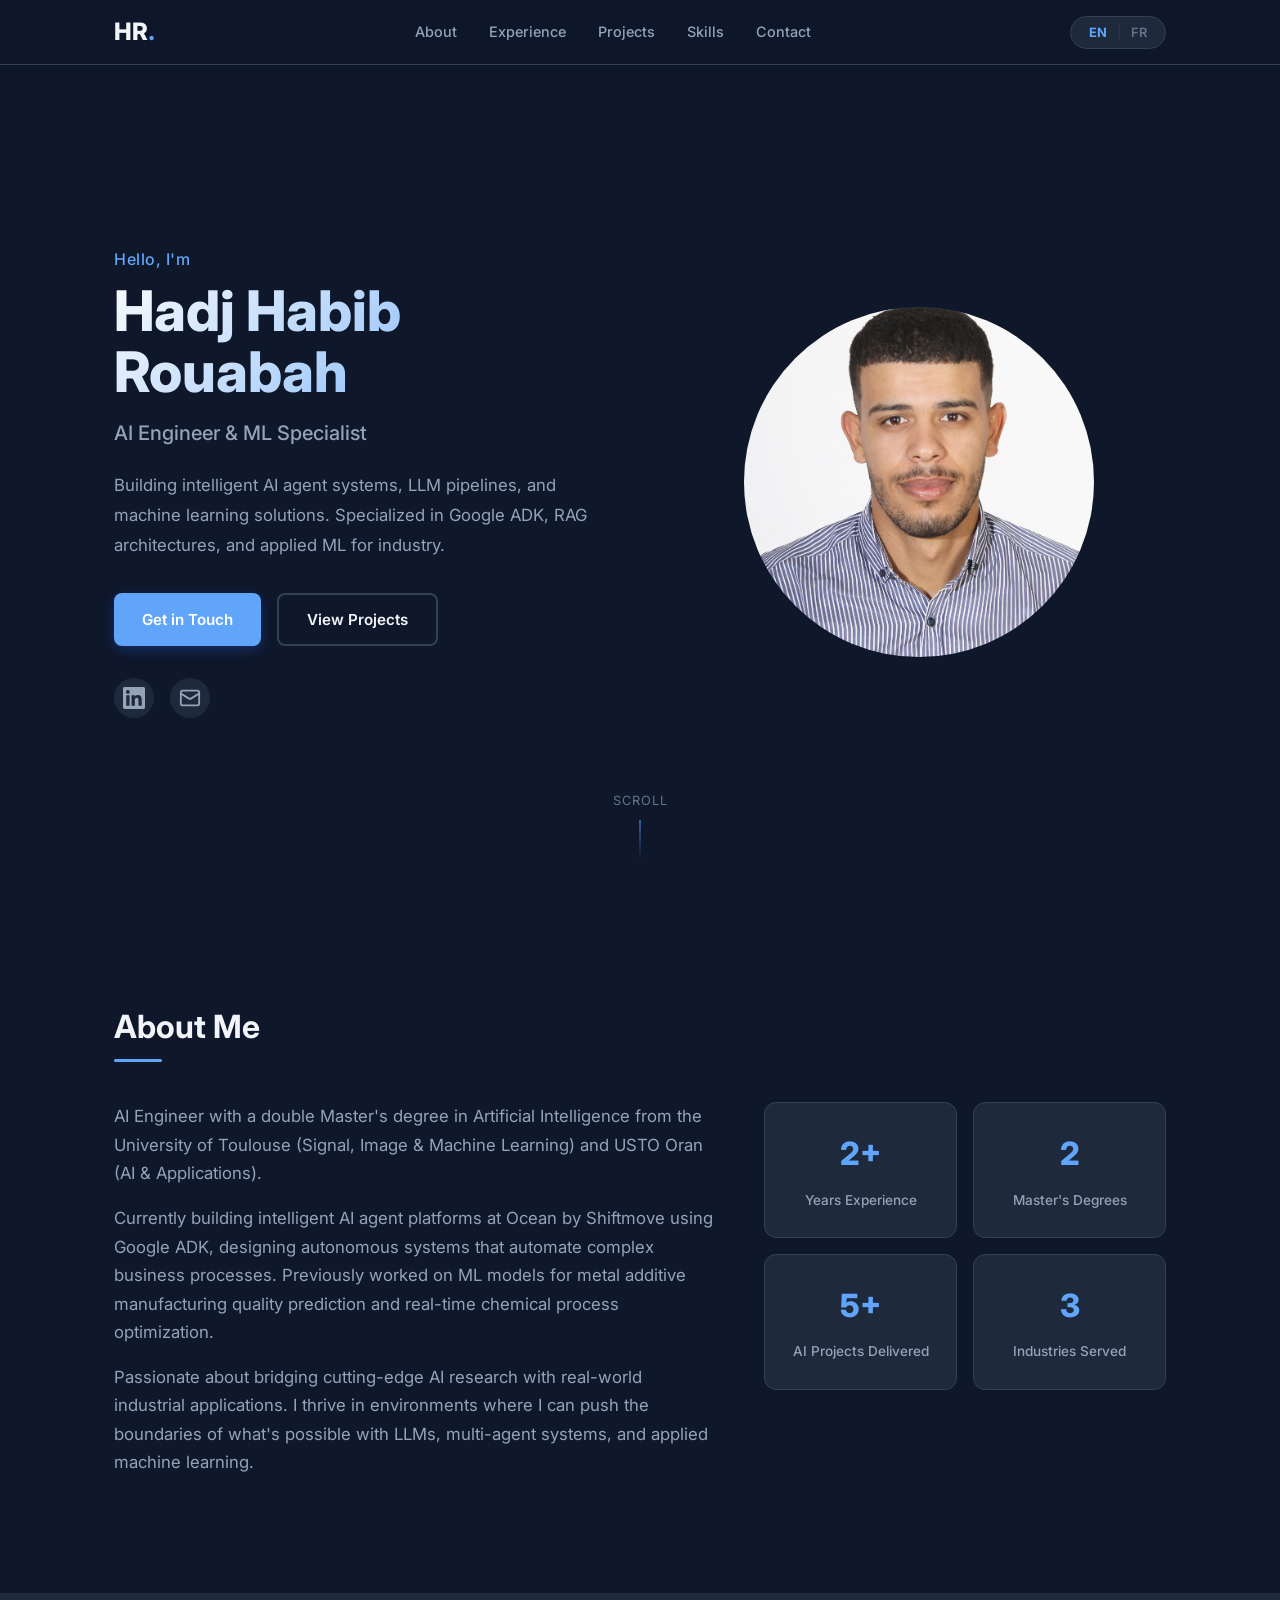
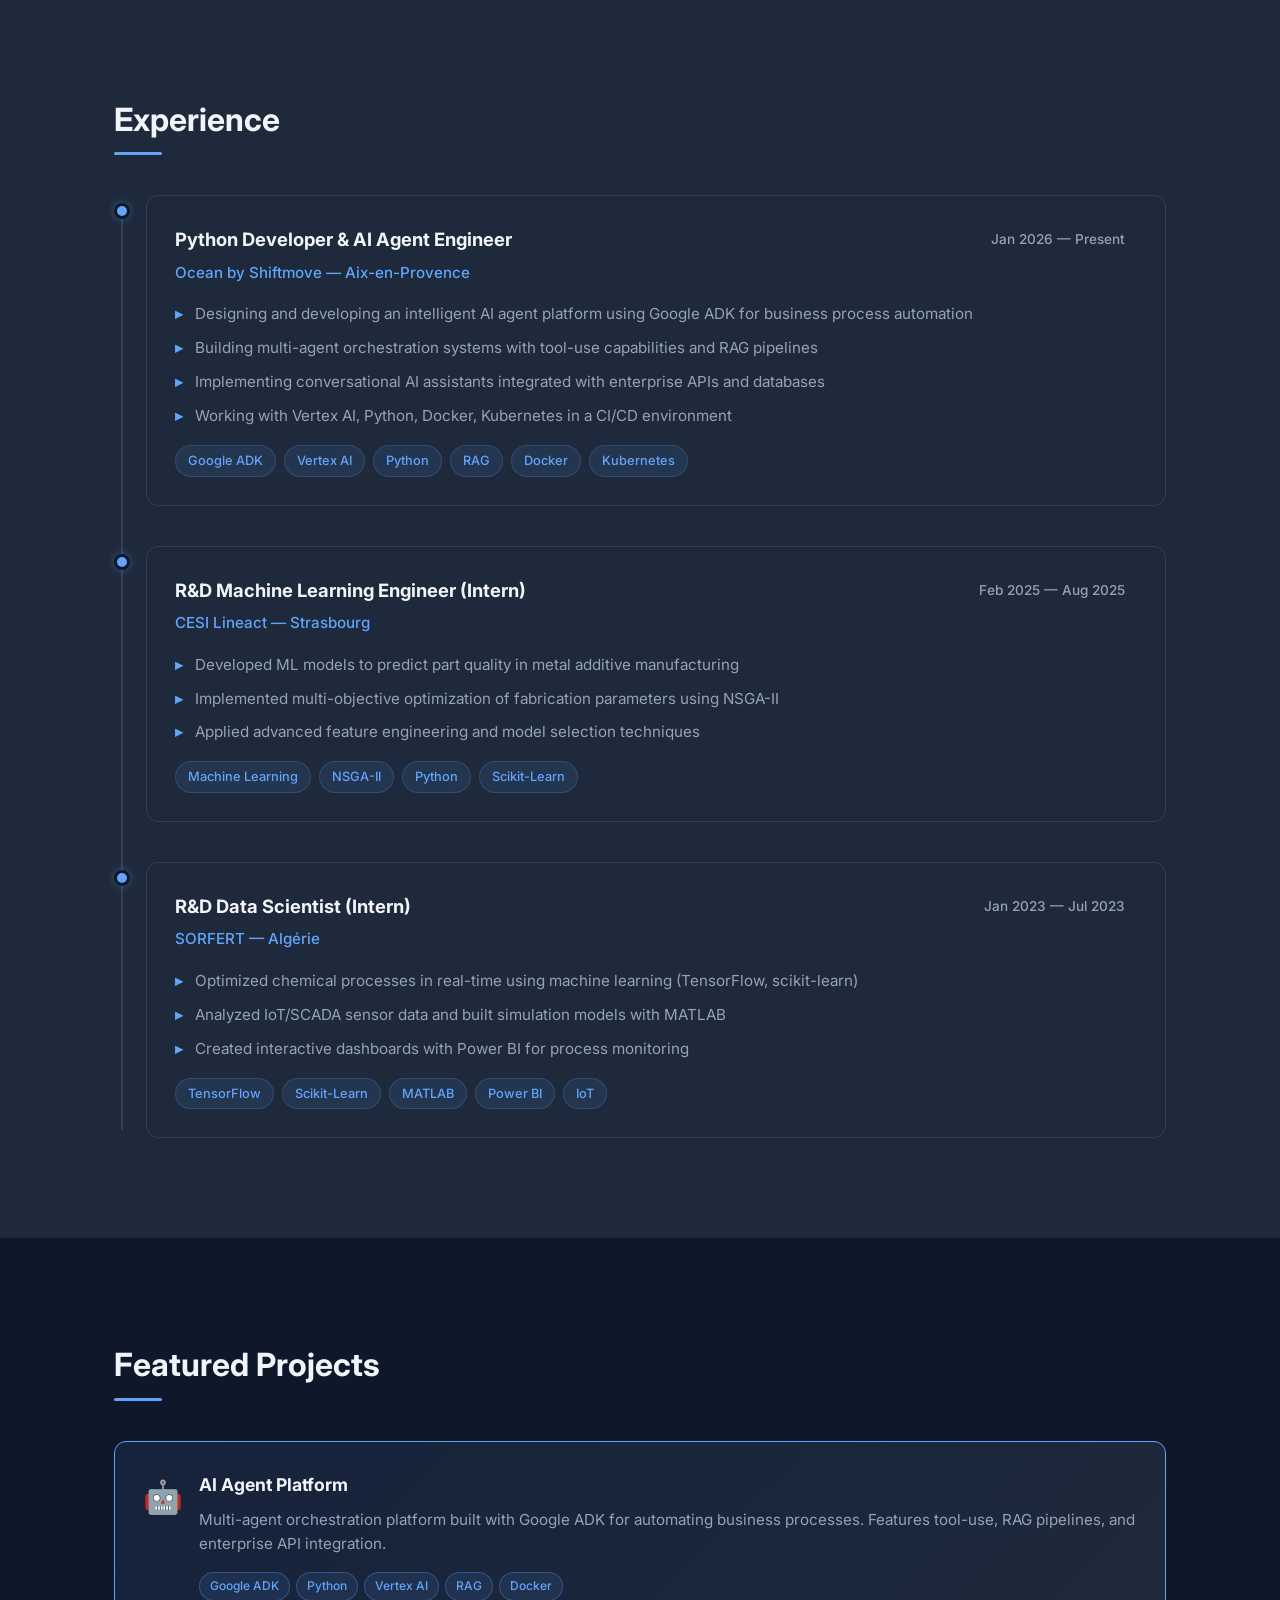
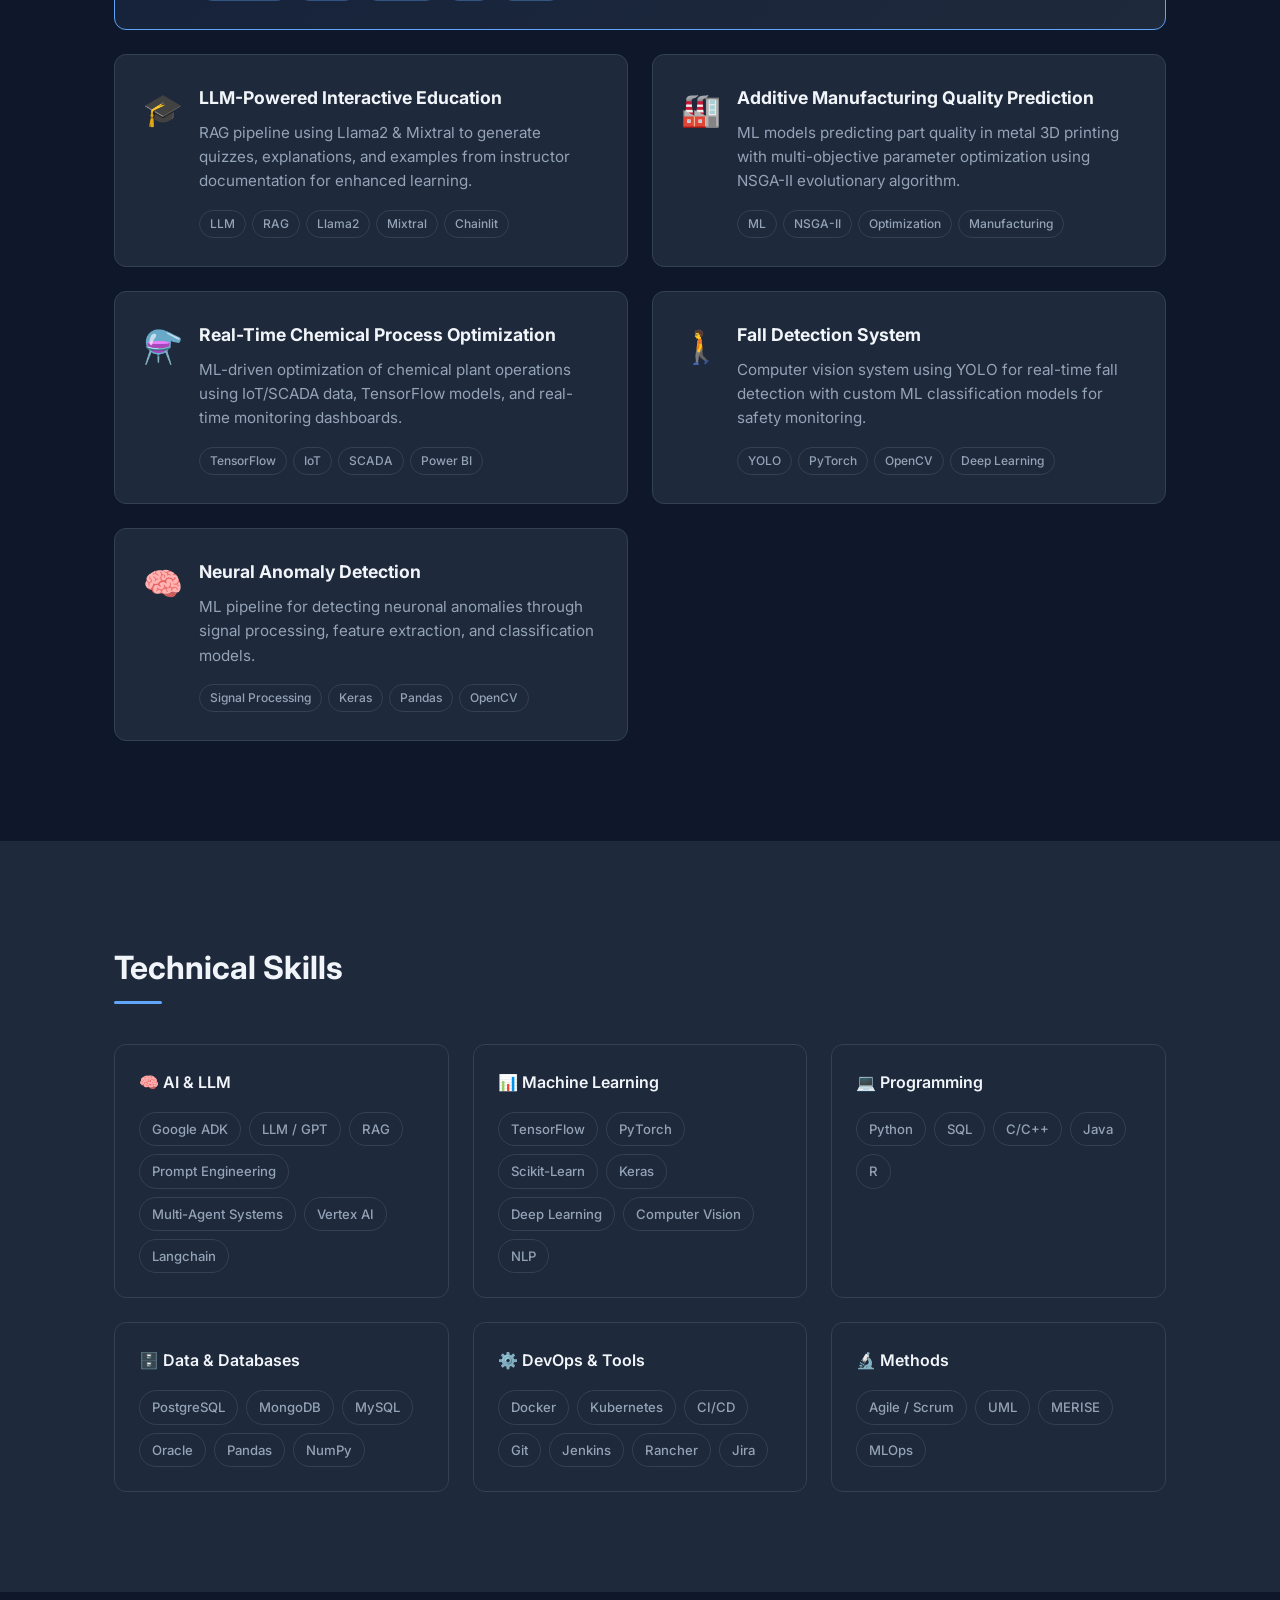
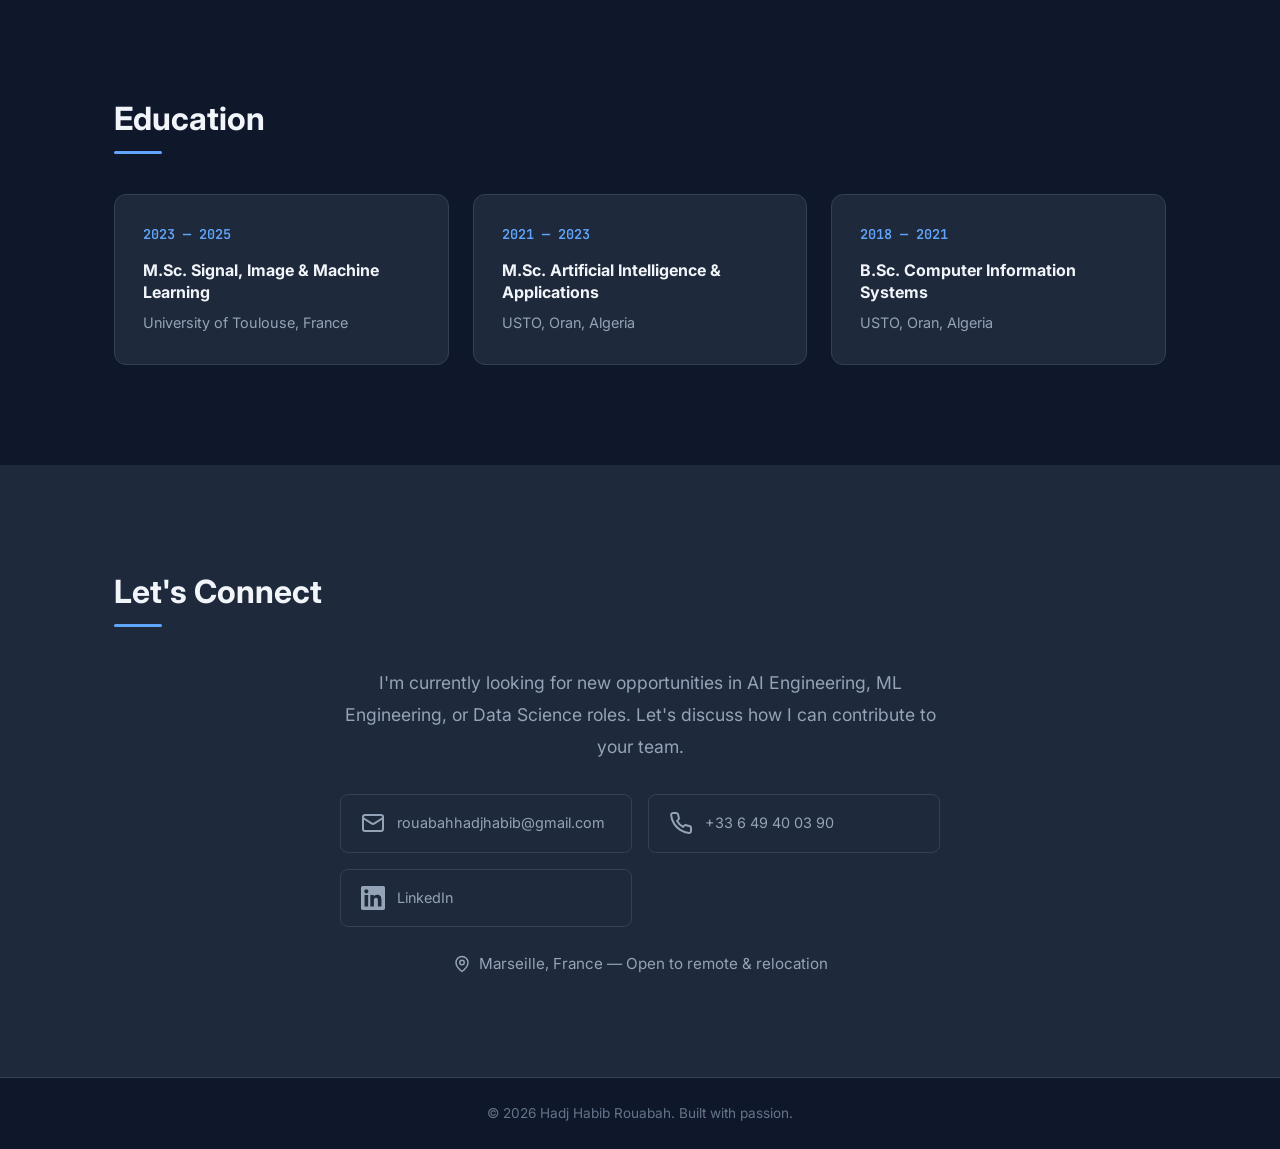
==== index.html @ 49df9440 "Portfolio initial" ====
<!DOCTYPE html>
<html lang="en">
<head>
    <meta charset="UTF-8">
    <meta name="viewport" content="width=device-width, initial-scale=1.0">
    <title>Hadj Habib Rouabah — AI Engineer</title>
    <meta name="description" content="AI Engineer specialized in LLM, RAG, AI Agents, and Machine Learning. Building intelligent systems with Google ADK, Python, and modern AI frameworks.">
    <link rel="preconnect" href="https://fonts.googleapis.com">
    <link rel="preconnect" href="https://fonts.gstatic.com" crossorigin>
    <link href="https://fonts.googleapis.com/css2?family=Inter:wght@300;400;500;600;700;800&family=JetBrains+Mono:wght@400;500&display=swap" rel="stylesheet">
    <link rel="stylesheet" href="style.css">
</head>
<body>
    <!-- Navigation -->
    <nav class="navbar" id="navbar">
        <div class="nav-container">
            <a href="#" class="nav-logo">HR<span class="accent">.</span></a>
            <ul class="nav-links">
                <li><a href="#about" data-en="About" data-fr="À propos">About</a></li>
                <li><a href="#experience" data-en="Experience" data-fr="Expérience">Experience</a></li>
                <li><a href="#projects" data-en="Projects" data-fr="Projets">Projects</a></li>
                <li><a href="#skills" data-en="Skills" data-fr="Compétences">Skills</a></li>
                <li><a href="#contact" data-en="Contact" data-fr="Contact">Contact</a></li>
            </ul>
            <div class="nav-right">
                <button class="lang-toggle" id="langToggle" aria-label="Switch language">
                    <span class="lang-option active" data-lang="en">EN</span>
                    <span class="lang-separator">|</span>
                    <span class="lang-option" data-lang="fr">FR</span>
                </button>
                <button class="nav-toggle" aria-label="Toggle menu">
                    <span></span>
                    <span></span>
                    <span></span>
                </button>
            </div>
        </div>
    </nav>

    <!-- Hero Section -->
    <section class="hero" id="hero">
        <div class="hero-container">
            <div class="hero-content">
                <p class="hero-greeting" data-en="Hello, I'm" data-fr="Bonjour, je suis">Hello, I'm</p>
                <h1 class="hero-name">Hadj Habib<br>Rouabah</h1>
                <h2 class="hero-title" data-en="AI Engineer & ML Specialist" data-fr="Ingénieur IA & Spécialiste ML">AI Engineer & ML Specialist</h2>
                <p class="hero-description" data-en="Building intelligent AI agent systems, LLM pipelines, and machine learning solutions. Specialized in Google ADK, RAG architectures, and applied ML for industry." data-fr="Conception de systèmes d'agents IA intelligents, pipelines LLM et solutions de machine learning. Spécialisé en Google ADK, architectures RAG et ML appliqué à l'industrie.">Building intelligent AI agent systems, LLM pipelines, and machine learning solutions. Specialized in Google ADK, RAG architectures, and applied ML for industry.</p>
                <div class="hero-cta">
                    <a href="#contact" class="btn btn-primary" data-en="Get in Touch" data-fr="Me contacter">Get in Touch</a>
                    <a href="#projects" class="btn btn-secondary" data-en="View Projects" data-fr="Voir les projets">View Projects</a>
                </div>
                <div class="hero-socials">
                    <a href="https://www.linkedin.com/in/hadj-habib-rouabah" target="_blank" rel="noopener" aria-label="LinkedIn">
                        <svg xmlns="http://www.w3.org/2000/svg" width="22" height="22" viewBox="0 0 24 24" fill="currentColor"><path d="M20.447 20.452h-3.554v-5.569c0-1.328-.027-3.037-1.852-3.037-1.853 0-2.136 1.445-2.136 2.939v5.667H9.351V9h3.414v1.561h.046c.477-.9 1.637-1.85 3.37-1.85 3.601 0 4.267 2.37 4.267 5.455v6.286zM5.337 7.433c-1.144 0-2.063-.926-2.063-2.065 0-1.138.92-2.063 2.063-2.063 1.14 0 2.064.925 2.064 2.063 0 1.139-.925 2.065-2.064 2.065zm1.782 13.019H3.555V9h3.564v11.452zM22.225 0H1.771C.792 0 0 .774 0 1.729v20.542C0 23.227.792 24 1.771 24h20.451C23.2 24 24 23.227 24 22.271V1.729C24 .774 23.2 0 22.222 0h.003z"/></svg>
                    </a>
                    <!-- <a href="https://github.com/hrouabah" target="_blank" rel="noopener" aria-label="GitHub">
                        <svg xmlns="http://www.w3.org/2000/svg" width="22" height="22" viewBox="0 0 24 24" fill="currentColor"><path d="M12 0c-6.626 0-12 5.373-12 12 0 5.302 3.438 9.8 8.207 11.387.599.111.793-.261.793-.577v-2.234c-3.338.726-4.033-1.416-4.033-1.416-.546-1.387-1.333-1.756-1.333-1.756-1.089-.745.083-.729.083-.729 1.205.084 1.839 1.237 1.839 1.237 1.07 1.834 2.807 1.304 3.492.997.107-.775.418-1.305.762-1.604-2.665-.305-5.467-1.334-5.467-5.931 0-1.311.469-2.381 1.236-3.221-.124-.303-.535-1.524.117-3.176 0 0 1.008-.322 3.301 1.23.957-.266 1.983-.399 3.003-.404 1.02.005 2.047.138 3.006.404 2.291-1.552 3.297-1.23 3.297-1.23.653 1.653.242 2.874.118 3.176.77.84 1.235 1.911 1.235 3.221 0 4.609-2.807 5.624-5.479 5.921.43.372.823 1.102.823 2.222v3.293c0 .319.192.694.801.576 4.765-1.589 8.199-6.086 8.199-11.386 0-6.627-5.373-12-12-12z"/></svg>
                    </a> -->
                    <a href="mailto:rouabahhadjhabib@gmail.com" aria-label="Email">
                        <svg xmlns="http://www.w3.org/2000/svg" width="22" height="22" viewBox="0 0 24 24" fill="none" stroke="currentColor" stroke-width="2" stroke-linecap="round" stroke-linejoin="round"><rect width="20" height="16" x="2" y="4" rx="2"/><path d="m22 7-8.97 5.7a1.94 1.94 0 0 1-2.06 0L2 7"/></svg>
                    </a>
                </div>
            </div>
            <div class="hero-visual">
                <div class="hero-image-wrapper">
                    <img src="assets/profile.jpg" alt="Hadj Habib Rouabah" class="hero-image" onerror="this.style.display='none'">
                    <div class="hero-image-decoration"></div>
                </div>
            </div>
        </div>
        <div class="scroll-indicator">
            <span data-en="Scroll" data-fr="Défiler">Scroll</span>
            <div class="scroll-line"></div>
        </div>
    </section>

    <!-- About Section -->
    <section class="section" id="about">
        <div class="container">
            <h2 class="section-title" data-en="About Me" data-fr="À propos">About Me</h2>
            <div class="about-grid">
                <div class="about-text">
                    <p data-en="AI Engineer with a double Master's degree in Artificial Intelligence from the University of Toulouse (Signal, Image & Machine Learning) and USTO Oran (AI & Applications)." data-fr="Ingénieur IA titulaire d'un double Master en Intelligence Artificielle de l'Université de Toulouse (Signal, Image & Apprentissage Automatique) et de l'USTO d'Oran (IA & Applications).">AI Engineer with a double Master's degree in Artificial Intelligence from the University of Toulouse (Signal, Image & Machine Learning) and USTO Oran (AI & Applications).</p>
                    <p data-en="Currently building intelligent AI agent platforms at Ocean by Shiftmove using Google ADK, designing autonomous systems that automate complex business processes. Previously worked on ML models for metal additive manufacturing quality prediction and real-time chemical process optimization." data-fr="Actuellement en charge du développement d'une plateforme d'agents IA intelligents chez Ocean by Shiftmove avec Google ADK, concevant des systèmes autonomes pour l'automatisation de processus métiers complexes. Précédemment, développement de modèles ML pour la prédiction de qualité en fabrication additive métallique et l'optimisation de procédés chimiques en temps réel.">Currently building intelligent AI agent platforms at Ocean by Shiftmove using Google ADK, designing autonomous systems that automate complex business processes. Previously worked on ML models for metal additive manufacturing quality prediction and real-time chemical process optimization.</p>
                    <p data-en="Passionate about bridging cutting-edge AI research with real-world industrial applications. I thrive in environments where I can push the boundaries of what's possible with LLMs, multi-agent systems, and applied machine learning." data-fr="Passionné par le lien entre la recherche de pointe en IA et les applications industrielles concrètes. Je m'épanouis dans des environnements où je peux repousser les limites du possible avec les LLM, les systèmes multi-agents et le machine learning appliqué.">Passionate about bridging cutting-edge AI research with real-world industrial applications. I thrive in environments where I can push the boundaries of what's possible with LLMs, multi-agent systems, and applied machine learning.</p>
                </div>
                <div class="about-stats">
                    <div class="stat-card">
                        <span class="stat-number">2+</span>
                        <span class="stat-label" data-en="Years Experience" data-fr="Ans d'expérience">Years Experience</span>
                    </div>
                    <div class="stat-card">
                        <span class="stat-number">2</span>
                        <span class="stat-label" data-en="Master's Degrees" data-fr="Masters obtenus">Master's Degrees</span>
                    </div>
                    <div class="stat-card">
                        <span class="stat-number">5+</span>
                        <span class="stat-label" data-en="AI Projects Delivered" data-fr="Projets IA livrés">AI Projects Delivered</span>
                    </div>
                    <div class="stat-card">
                        <span class="stat-number">3</span>
                        <span class="stat-label" data-en="Industries Served" data-fr="Secteurs d'activité">Industries Served</span>
                    </div>
                </div>
            </div>
        </div>
    </section>

    <!-- Experience Section -->
    <section class="section section-alt" id="experience">
        <div class="container">
            <h2 class="section-title" data-en="Experience" data-fr="Expérience">Experience</h2>
            <div class="timeline">
                <div class="timeline-item">
                    <div class="timeline-marker"></div>
                    <div class="timeline-content">
                        <div class="timeline-header">
                            <div>
                                <h3 data-en="Python Developer & AI Agent Engineer" data-fr="Développeur Python & Ingénieur Agent IA">Python Developer & AI Agent Engineer</h3>
                                <p class="company">Ocean by Shiftmove — Aix-en-Provence</p>
                            </div>
                            <span class="timeline-date" data-en="Jan 2026 — Present" data-fr="Janv. 2026 — Présent">Jan 2026 — Present</span>
                        </div>
                        <ul class="timeline-details">
                            <li data-en="Designing and developing an intelligent AI agent platform using Google ADK for business process automation" data-fr="Conception et développement d'une plateforme d'agents IA intelligents avec Google ADK pour l'automatisation des processus métiers">Designing and developing an intelligent AI agent platform using Google ADK for business process automation</li>
                            <li data-en="Building multi-agent orchestration systems with tool-use capabilities and RAG pipelines" data-fr="Construction de systèmes d'orchestration multi-agents avec capacités d'utilisation d'outils et pipelines RAG">Building multi-agent orchestration systems with tool-use capabilities and RAG pipelines</li>
                            <li data-en="Implementing conversational AI assistants integrated with enterprise APIs and databases" data-fr="Implémentation d'assistants IA conversationnels intégrés aux APIs et bases de données de l'entreprise">Implementing conversational AI assistants integrated with enterprise APIs and databases</li>
                            <li data-en="Working with Vertex AI, Python, Docker, Kubernetes in a CI/CD environment" data-fr="Travail avec Vertex AI, Python, Docker, Kubernetes dans un environnement CI/CD">Working with Vertex AI, Python, Docker, Kubernetes in a CI/CD environment</li>
                        </ul>
                        <div class="timeline-tags">
                            <span>Google ADK</span>
                            <span>Vertex AI</span>
                            <span>Python</span>
                            <span>RAG</span>
                            <span>Docker</span>
                            <span>Kubernetes</span>
                        </div>
                    </div>
                </div>

                <div class="timeline-item">
                    <div class="timeline-marker"></div>
                    <div class="timeline-content">
                        <div class="timeline-header">
                            <div>
                                <h3 data-en="R&D Machine Learning Engineer (Intern)" data-fr="Ingénieur Machine Learning R&D (Stage)">R&D Machine Learning Engineer (Intern)</h3>
                                <p class="company">CESI Lineact — Strasbourg</p>
                            </div>
                            <span class="timeline-date" data-en="Feb 2025 — Aug 2025" data-fr="Fév. 2025 — Août 2025">Feb 2025 — Aug 2025</span>
                        </div>
                        <ul class="timeline-details">
                            <li data-en="Developed ML models to predict part quality in metal additive manufacturing" data-fr="Développement de modèles ML pour prédire la qualité des pièces en fabrication additive métallique">Developed ML models to predict part quality in metal additive manufacturing</li>
                            <li data-en="Implemented multi-objective optimization of fabrication parameters using NSGA-II" data-fr="Implémentation de l'optimisation multi-objectif des paramètres de fabrication via NSGA-II">Implemented multi-objective optimization of fabrication parameters using NSGA-II</li>
                            <li data-en="Applied advanced feature engineering and model selection techniques" data-fr="Application de techniques avancées de feature engineering et de sélection de modèles">Applied advanced feature engineering and model selection techniques</li>
                        </ul>
                        <div class="timeline-tags">
                            <span>Machine Learning</span>
                            <span>NSGA-II</span>
                            <span>Python</span>
                            <span>Scikit-Learn</span>
                        </div>
                    </div>
                </div>

                <div class="timeline-item">
                    <div class="timeline-marker"></div>
                    <div class="timeline-content">
                        <div class="timeline-header">
                            <div>
                                <h3 data-en="R&D Data Scientist (Intern)" data-fr="Data Scientist R&D (Stage)">R&D Data Scientist (Intern)</h3>
                                <p class="company">SORFERT — Algérie</p>
                            </div>
                            <span class="timeline-date" data-en="Jan 2023 — Jul 2023" data-fr="Janv. 2023 — Juil. 2023">Jan 2023 — Jul 2023</span>
                        </div>
                        <ul class="timeline-details">
                            <li data-en="Optimized chemical processes in real-time using machine learning (TensorFlow, scikit-learn)" data-fr="Optimisation des procédés chimiques en temps réel via le machine learning (TensorFlow, scikit-learn)">Optimized chemical processes in real-time using machine learning (TensorFlow, scikit-learn)</li>
                            <li data-en="Analyzed IoT/SCADA sensor data and built simulation models with MATLAB" data-fr="Analyse de données capteurs IoT/SCADA et construction de modèles de simulation avec MATLAB">Analyzed IoT/SCADA sensor data and built simulation models with MATLAB</li>
                            <li data-en="Created interactive dashboards with Power BI for process monitoring" data-fr="Création de tableaux de bord interactifs avec Power BI pour le suivi des processus">Created interactive dashboards with Power BI for process monitoring</li>
                        </ul>
                        <div class="timeline-tags">
                            <span>TensorFlow</span>
                            <span>Scikit-Learn</span>
                            <span>MATLAB</span>
                            <span>Power BI</span>
                            <span>IoT</span>
                        </div>
                    </div>
                </div>
            </div>
        </div>
    </section>

    <!-- Projects Section -->
    <section class="section" id="projects">
        <div class="container">
            <h2 class="section-title" data-en="Featured Projects" data-fr="Projets phares">Featured Projects</h2>
            <div class="projects-grid">
                <div class="project-card featured">
                    <div class="project-icon">🤖</div>
                    <div class="project-content">
                        <h3 data-en="AI Agent Platform" data-fr="Plateforme d'Agents IA">AI Agent Platform</h3>
                        <p data-en="Multi-agent orchestration platform built with Google ADK for automating business processes. Features tool-use, RAG pipelines, and enterprise API integration." data-fr="Plateforme d'orchestration multi-agents construite avec Google ADK pour l'automatisation des processus métiers. Inclut l'utilisation d'outils, des pipelines RAG et l'intégration d'APIs d'entreprise.">Multi-agent orchestration platform built with Google ADK for automating business processes. Features tool-use, RAG pipelines, and enterprise API integration.</p>
                        <div class="project-tags">
                            <span>Google ADK</span>
                            <span>Python</span>
                            <span>Vertex AI</span>
                            <span>RAG</span>
                            <span>Docker</span>
                        </div>
                    </div>
                </div>

                <div class="project-card">
                    <div class="project-icon">🎓</div>
                    <div class="project-content">
                        <h3 data-en="LLM-Powered Interactive Education" data-fr="Éducation Interactive par LLM">LLM-Powered Interactive Education</h3>
                        <p data-en="RAG pipeline using Llama2 & Mixtral to generate quizzes, explanations, and examples from instructor documentation for enhanced learning." data-fr="Pipeline RAG utilisant Llama2 & Mixtral pour générer des quiz, explications et exemples depuis la documentation enseignante pour un apprentissage amélioré.">RAG pipeline using Llama2 & Mixtral to generate quizzes, explanations, and examples from instructor documentation for enhanced learning.</p>
                        <div class="project-tags">
                            <span>LLM</span>
                            <span>RAG</span>
                            <span>Llama2</span>
                            <span>Mixtral</span>
                            <span>Chainlit</span>
                        </div>
                    </div>
                </div>

                <div class="project-card">
                    <div class="project-icon">🏭</div>
                    <div class="project-content">
                        <h3 data-en="Additive Manufacturing Quality Prediction" data-fr="Prédiction de Qualité en Fabrication Additive">Additive Manufacturing Quality Prediction</h3>
                        <p data-en="ML models predicting part quality in metal 3D printing with multi-objective parameter optimization using NSGA-II evolutionary algorithm." data-fr="Modèles ML prédisant la qualité des pièces en impression 3D métallique avec optimisation multi-objectif des paramètres via l'algorithme évolutionnaire NSGA-II.">ML models predicting part quality in metal 3D printing with multi-objective parameter optimization using NSGA-II evolutionary algorithm.</p>
                        <div class="project-tags">
                            <span>ML</span>
                            <span>NSGA-II</span>
                            <span>Optimization</span>
                            <span>Manufacturing</span>
                        </div>
                    </div>
                </div>

                <div class="project-card">
                    <div class="project-icon">⚗️</div>
                    <div class="project-content">
                        <h3 data-en="Real-Time Chemical Process Optimization" data-fr="Optimisation de Procédés Chimiques en Temps Réel">Real-Time Chemical Process Optimization</h3>
                        <p data-en="ML-driven optimization of chemical plant operations using IoT/SCADA data, TensorFlow models, and real-time monitoring dashboards." data-fr="Optimisation pilotée par ML des opérations d'une usine chimique via données IoT/SCADA, modèles TensorFlow et tableaux de bord de suivi en temps réel.">ML-driven optimization of chemical plant operations using IoT/SCADA data, TensorFlow models, and real-time monitoring dashboards.</p>
                        <div class="project-tags">
                            <span>TensorFlow</span>
                            <span>IoT</span>
                            <span>SCADA</span>
                            <span>Power BI</span>
                        </div>
                    </div>
                </div>

                <div class="project-card">
                    <div class="project-icon">🚶</div>
                    <div class="project-content">
                        <h3 data-en="Fall Detection System" data-fr="Système de Détection de Chutes">Fall Detection System</h3>
                        <p data-en="Computer vision system using YOLO for real-time fall detection with custom ML classification models for safety monitoring." data-fr="Système de vision par ordinateur utilisant YOLO pour la détection de chutes en temps réel avec des modèles ML personnalisés pour la surveillance de sécurité.">Computer vision system using YOLO for real-time fall detection with custom ML classification models for safety monitoring.</p>
                        <div class="project-tags">
                            <span>YOLO</span>
                            <span>PyTorch</span>
                            <span>OpenCV</span>
                            <span>Deep Learning</span>
                        </div>
                    </div>
                </div>

                <div class="project-card">
                    <div class="project-icon">🧠</div>
                    <div class="project-content">
                        <h3 data-en="Neural Anomaly Detection" data-fr="Détection d'Anomalies Neuronales">Neural Anomaly Detection</h3>
                        <p data-en="ML pipeline for detecting neuronal anomalies through signal processing, feature extraction, and classification models." data-fr="Pipeline ML pour la détection d'anomalies neuronales via le traitement du signal, l'extraction de caractéristiques et des modèles de classification.">ML pipeline for detecting neuronal anomalies through signal processing, feature extraction, and classification models.</p>
                        <div class="project-tags">
                            <span>Signal Processing</span>
                            <span>Keras</span>
                            <span>Pandas</span>
                            <span>OpenCV</span>
                        </div>
                    </div>
                </div>
            </div>
        </div>
    </section>

    <!-- Skills Section -->
    <section class="section section-alt" id="skills">
        <div class="container">
            <h2 class="section-title" data-en="Technical Skills" data-fr="Compétences Techniques">Technical Skills</h2>
            <div class="skills-grid">
                <div class="skill-category">
                    <h3>🧠 AI & LLM</h3>
                    <div class="skill-items">
                        <span>Google ADK</span>
                        <span>LLM / GPT</span>
                        <span>RAG</span>
                        <span>Prompt Engineering</span>
                        <span>Multi-Agent Systems</span>
                        <span>Vertex AI</span>
                        <span>Langchain</span>
                    </div>
                </div>
                <div class="skill-category">
                    <h3>📊 Machine Learning</h3>
                    <div class="skill-items">
                        <span>TensorFlow</span>
                        <span>PyTorch</span>
                        <span>Scikit-Learn</span>
                        <span>Keras</span>
                        <span>Deep Learning</span>
                        <span>Computer Vision</span>
                        <span>NLP</span>
                    </div>
                </div>
                <div class="skill-category">
                    <h3>💻 Programming</h3>
                    <div class="skill-items">
                        <span>Python</span>
                        <span>SQL</span>
                        <span>C/C++</span>
                        <span>Java</span>
                        <span>R</span>
                    </div>
                </div>
                <div class="skill-category">
                    <h3 data-en="🗄️ Data & Databases" data-fr="🗄️ Données & BDD">🗄️ Data & Databases</h3>
                    <div class="skill-items">
                        <span>PostgreSQL</span>
                        <span>MongoDB</span>
                        <span>MySQL</span>
                        <span>Oracle</span>
                        <span>Pandas</span>
                        <span>NumPy</span>
                    </div>
                </div>
                <div class="skill-category">
                    <h3 data-en="⚙️ DevOps & Tools" data-fr="⚙️ DevOps & Outils">⚙️ DevOps & Tools</h3>
                    <div class="skill-items">
                        <span>Docker</span>
                        <span>Kubernetes</span>
                        <span>CI/CD</span>
                        <span>Git</span>
                        <span>Jenkins</span>
                        <span>Rancher</span>
                        <span>Jira</span>
                    </div>
                </div>
                <div class="skill-category">
                    <h3 data-en="🔬 Methods" data-fr="🔬 Méthodes">🔬 Methods</h3>
                    <div class="skill-items">
                        <span>Agile / Scrum</span>
                        <span>UML</span>
                        <span>MERISE</span>
                        <span>MLOps</span>
                    </div>
                </div>
            </div>
        </div>
    </section>

    <!-- Education Section -->
    <section class="section" id="education">
        <div class="container">
            <h2 class="section-title" data-en="Education" data-fr="Formation">Education</h2>
            <div class="education-grid">
                <div class="education-card">
                    <div class="education-year">2023 — 2025</div>
                    <h3 data-en="M.Sc. Signal, Image & Machine Learning" data-fr="Master Signal, Image & Apprentissage Automatique">M.Sc. Signal, Image & Machine Learning</h3>
                    <p class="education-school" data-en="University of Toulouse, France" data-fr="Université de Toulouse, France">University of Toulouse, France</p>
                </div>
                <div class="education-card">
                    <div class="education-year">2021 — 2023</div>
                    <h3 data-en="M.Sc. Artificial Intelligence & Applications" data-fr="Master Intelligence Artificielle & ses Applications">M.Sc. Artificial Intelligence & Applications</h3>
                    <p class="education-school" data-en="USTO, Oran, Algeria" data-fr="USTO, Oran, Algérie">USTO, Oran, Algeria</p>
                </div>
                <div class="education-card">
                    <div class="education-year">2018 — 2021</div>
                    <h3 data-en="B.Sc. Computer Information Systems" data-fr="Licence Systèmes Informatiques">B.Sc. Computer Information Systems</h3>
                    <p class="education-school" data-en="USTO, Oran, Algeria" data-fr="USTO, Oran, Algérie">USTO, Oran, Algeria</p>
                </div>
            </div>
        </div>
    </section>

    <!-- Contact Section -->
    <section class="section section-alt" id="contact">
        <div class="container">
            <h2 class="section-title" data-en="Let's Connect" data-fr="Contactez-moi">Let's Connect</h2>
            <div class="contact-content">
                <p class="contact-text" data-en="I'm currently looking for new opportunities in AI Engineering, ML Engineering, or Data Science roles. Let's discuss how I can contribute to your team." data-fr="Je suis actuellement à la recherche de nouvelles opportunités en Ingénierie IA, ML Engineering ou Data Science. Discutons de la façon dont je peux contribuer à votre équipe.">I'm currently looking for new opportunities in AI Engineering, ML Engineering, or Data Science roles. Let's discuss how I can contribute to your team.</p>
                <div class="contact-links">
                    <a href="mailto:rouabahhadjhabib@gmail.com" class="contact-card">
                        <svg xmlns="http://www.w3.org/2000/svg" width="24" height="24" viewBox="0 0 24 24" fill="none" stroke="currentColor" stroke-width="2" stroke-linecap="round" stroke-linejoin="round"><rect width="20" height="16" x="2" y="4" rx="2"/><path d="m22 7-8.97 5.7a1.94 1.94 0 0 1-2.06 0L2 7"/></svg>
                        <span>rouabahhadjhabib@gmail.com</span>
                    </a>
                    <a href="tel:+33649400390" class="contact-card">
                        <svg xmlns="http://www.w3.org/2000/svg" width="24" height="24" viewBox="0 0 24 24" fill="none" stroke="currentColor" stroke-width="2" stroke-linecap="round" stroke-linejoin="round"><path d="M22 16.92v3a2 2 0 0 1-2.18 2 19.79 19.79 0 0 1-8.63-3.07 19.5 19.5 0 0 1-6-6 19.79 19.79 0 0 1-3.07-8.67A2 2 0 0 1 4.11 2h3a2 2 0 0 1 2 1.72 12.84 12.84 0 0 0 .7 2.81 2 2 0 0 1-.45 2.11L8.09 9.91a16 16 0 0 0 6 6l1.27-1.27a2 2 0 0 1 2.11-.45 12.84 12.84 0 0 0 2.81.7A2 2 0 0 1 22 16.92z"/></svg>
                        <span>+33 6 49 40 03 90</span>
                    </a>
                    <a href="https://www.linkedin.com/in/hadj-habib-rouabah" target="_blank" rel="noopener" class="contact-card">
                        <svg xmlns="http://www.w3.org/2000/svg" width="24" height="24" viewBox="0 0 24 24" fill="currentColor"><path d="M20.447 20.452h-3.554v-5.569c0-1.328-.027-3.037-1.852-3.037-1.853 0-2.136 1.445-2.136 2.939v5.667H9.351V9h3.414v1.561h.046c.477-.9 1.637-1.85 3.37-1.85 3.601 0 4.267 2.37 4.267 5.455v6.286zM5.337 7.433c-1.144 0-2.063-.926-2.063-2.065 0-1.138.92-2.063 2.063-2.063 1.14 0 2.064.925 2.064 2.063 0 1.139-.925 2.065-2.064 2.065zm1.782 13.019H3.555V9h3.564v11.452zM22.225 0H1.771C.792 0 0 .774 0 1.729v20.542C0 23.227.792 24 1.771 24h20.451C23.2 24 24 23.227 24 22.271V1.729C24 .774 23.2 0 22.222 0h.003z"/></svg>
                        <span>LinkedIn</span>
                    </a>
                    <!-- <a href="https://github.com/hrouabah" target="_blank" rel="noopener" class="contact-card">
                        <svg xmlns="http://www.w3.org/2000/svg" width="24" height="24" viewBox="0 0 24 24" fill="currentColor"><path d="M12 0c-6.626 0-12 5.373-12 12 0 5.302 3.438 9.8 8.207 11.387.599.111.793-.261.793-.577v-2.234c-3.338.726-4.033-1.416-4.033-1.416-.546-1.387-1.333-1.756-1.333-1.756-1.089-.745.083-.729.083-.729 1.205.084 1.839 1.237 1.839 1.237 1.07 1.834 2.807 1.304 3.492.997.107-.775.418-1.305.762-1.604-2.665-.305-5.467-1.334-5.467-5.931 0-1.311.469-2.381 1.236-3.221-.124-.303-.535-1.524.117-3.176 0 0 1.008-.322 3.301 1.23.957-.266 1.983-.399 3.003-.404 1.02.005 2.047.138 3.006.404 2.291-1.552 3.297-1.23 3.297-1.23.653 1.653.242 2.874.118 3.176.77.84 1.235 1.911 1.235 3.221 0 4.609-2.807 5.624-5.479 5.921.43.372.823 1.102.823 2.222v3.293c0 .319.192.694.801.576 4.765-1.589 8.199-6.086 8.199-11.386 0-6.627-5.373-12-12-12z"/></svg>
                        <span>GitHub</span>
                    </a> -->
                </div>
                <div class="contact-location">
                    <svg xmlns="http://www.w3.org/2000/svg" width="18" height="18" viewBox="0 0 24 24" fill="none" stroke="currentColor" stroke-width="2" stroke-linecap="round" stroke-linejoin="round"><path d="M20 10c0 6-8 12-8 12s-8-6-8-12a8 8 0 0 1 16 0Z"/><circle cx="12" cy="10" r="3"/></svg>
                    <span data-en="Marseille, France — Open to remote & relocation" data-fr="Marseille, France — Ouvert au télétravail & à la mobilité">Marseille, France — Open to remote & relocation</span>
                </div>
            </div>
        </div>
    </section>

    <!-- Footer -->
    <footer class="footer">
        <div class="container">
            <p data-en="&copy; 2026 Hadj Habib Rouabah. Built with passion." data-fr="&copy; 2026 Hadj Habib Rouabah. Construit avec passion.">&copy; 2026 Hadj Habib Rouabah. Built with passion.</p>
        </div>
    </footer>

    <script src="script.js"></script>
</body>
</html>
---- style.css ----
/* ===== CSS Variables ===== */
:root {
    --primary: #60a5fa;
    --primary-dark: #3b82f6;
    --primary-light: #1e293b;
    --accent: #22d3ee;
    --bg: #0f172a;
    --bg-alt: #1e293b;
    --text: #f1f5f9;
    --text-muted: #94a3b8;
    --text-light: #64748b;
    --border: #334155;
    --card-bg: #1e293b;
    --card-shadow: 0 1px 3px rgba(0,0,0,0.3), 0 4px 12px rgba(0,0,0,0.2);
    --card-shadow-hover: 0 4px 12px rgba(96,165,250,0.15), 0 8px 24px rgba(0,0,0,0.3);
    --radius: 12px;
    --radius-sm: 8px;
    --transition: 0.3s cubic-bezier(0.4, 0, 0.2, 1);
    --font: 'Inter', -apple-system, BlinkMacSystemFont, sans-serif;
    --font-mono: 'JetBrains Mono', monospace;
}

/* ===== Reset & Base ===== */
*, *::before, *::after {
    margin: 0;
    padding: 0;
    box-sizing: border-box;
}

html {
    scroll-behavior: smooth;
    scroll-padding-top: 80px;
}

body {
    font-family: var(--font);
    color: var(--text);
    background: var(--bg);
    line-height: 1.7;
    -webkit-font-smoothing: antialiased;
}

img {
    max-width: 100%;
    display: block;
}

a {
    text-decoration: none;
    color: inherit;
    transition: color var(--transition);
}

ul {
    list-style: none;
}

/* ===== Layout ===== */
.container {
    max-width: 1100px;
    margin: 0 auto;
    padding: 0 24px;
}

.section {
    padding: 100px 0;
}

.section-alt {
    background: var(--bg-alt);
}

.section-title {
    font-size: 2rem;
    font-weight: 700;
    margin-bottom: 48px;
    position: relative;
    display: inline-block;
}

.section-title::after {
    content: '';
    position: absolute;
    bottom: -8px;
    left: 0;
    width: 48px;
    height: 3px;
    background: var(--primary);
    border-radius: 2px;
}

/* ===== Navbar ===== */
.navbar {
    position: fixed;
    top: 0;
    left: 0;
    right: 0;
    z-index: 1000;
    background: rgba(15, 23, 42, 0.9);
    backdrop-filter: blur(12px);
    border-bottom: 1px solid var(--border);
    transition: all var(--transition);
}

.nav-container {
    max-width: 1100px;
    margin: 0 auto;
    padding: 0 24px;
    display: flex;
    align-items: center;
    justify-content: space-between;
    height: 64px;
}

.nav-logo {
    font-size: 1.5rem;
    font-weight: 800;
    color: var(--text);
}

.nav-logo .accent {
    color: var(--primary);
}

.nav-logo .accent {
    color: var(--primary);
}

.nav-links {
    display: flex;
    gap: 32px;
}

.nav-links a {
    font-size: 0.9rem;
    font-weight: 500;
    color: var(--text-muted);
    transition: color var(--transition);
}

.nav-links a:hover {
    color: var(--primary);
}

.nav-right {
    display: flex;
    align-items: center;
    gap: 16px;
}

.nav-toggle {
    display: none;
    flex-direction: column;
    gap: 5px;
    background: none;
    border: none;
    cursor: pointer;
    padding: 4px;
}

.nav-toggle span {
    width: 24px;
    height: 2px;
    background: var(--text);
    border-radius: 2px;
    transition: var(--transition);
}

/* ===== Language Toggle ===== */
.lang-toggle {
    display: flex;
    align-items: center;
    gap: 6px;
    background: var(--bg-alt);
    border: 1px solid var(--border);
    border-radius: 20px;
    padding: 6px 14px;
    cursor: pointer;
    font-family: var(--font);
    font-size: 0.8rem;
    font-weight: 600;
    transition: all var(--transition);
}

.lang-toggle:hover {
    border-color: var(--primary);
    box-shadow: 0 2px 8px rgba(96, 165, 250, 0.2);
}

.lang-option {
    color: var(--text-light);
    transition: color var(--transition);
    padding: 2px 4px;
    border-radius: 4px;
}

.lang-option.active {
    color: var(--primary);
    font-weight: 700;
}

.lang-separator {
    color: var(--border);
    font-weight: 300;
}

/* ===== Hero ===== */
.hero {
    min-height: 100vh;
    display: flex;
    align-items: center;
    position: relative;
    padding-top: 64px;
}

.hero-container {
    max-width: 1100px;
    margin: 0 auto;
    padding: 0 24px;
    display: grid;
    grid-template-columns: 1fr 1fr;
    gap: 64px;
    align-items: center;
}

.hero-greeting {
    font-size: 1rem;
    font-weight: 500;
    color: var(--primary);
    margin-bottom: 8px;
    letter-spacing: 0.5px;
}

.hero-name {
    font-size: 3.5rem;
    font-weight: 800;
    line-height: 1.1;
    margin-bottom: 12px;
    background: linear-gradient(135deg, #f8fafc 0%, var(--primary) 100%);
    -webkit-background-clip: text;
    -webkit-text-fill-color: transparent;
    background-clip: text;
}

.hero-title {
    font-size: 1.25rem;
    font-weight: 500;
    color: var(--text-muted);
    margin-bottom: 20px;
}

.hero-description {
    font-size: 1.05rem;
    color: var(--text-muted);
    max-width: 500px;
    margin-bottom: 32px;
    line-height: 1.8;
}

.hero-cta {
    display: flex;
    gap: 16px;
    margin-bottom: 32px;
}

.btn {
    display: inline-flex;
    align-items: center;
    padding: 12px 28px;
    border-radius: var(--radius-sm);
    font-weight: 600;
    font-size: 0.95rem;
    transition: all var(--transition);
}

.btn-primary {
    background: var(--primary);
    color: white;
    box-shadow: 0 4px 12px rgba(37, 99, 235, 0.3);
}

.btn-primary:hover {
    background: var(--primary-dark);
    transform: translateY(-2px);
    box-shadow: 0 6px 20px rgba(37, 99, 235, 0.4);
}

.btn-secondary {
    border: 2px solid var(--border);
    color: var(--text);
    background: transparent;
}

.btn-secondary:hover {
    border-color: var(--primary);
    color: var(--primary);
    background: rgba(96, 165, 250, 0.05);
}

.hero-socials {
    display: flex;
    gap: 16px;
}

.hero-socials a {
    display: flex;
    align-items: center;
    justify-content: center;
    width: 40px;
    height: 40px;
    border-radius: 50%;
    background: var(--bg-alt);
    color: var(--text-muted);
    transition: all var(--transition);
}

.hero-socials a:hover {
    background: var(--primary);
    color: white;
    transform: translateY(-2px);
}

.hero-visual {
    display: flex;
    justify-content: center;
    align-items: center;
}

.hero-image-wrapper {
    position: relative;
    width: 350px;
    height: 350px;
}

.hero-image {
    width: 100%;
    height: 100%;
    object-fit: cover;
    border-radius: 50%;
    position: relative;
    z-index: 2;
}

.hero-image-decoration {
    display: none;
}

@keyframes rotate {
    from { transform: rotate(0deg); }
    to { transform: rotate(360deg); }
}

.scroll-indicator {
    position: absolute;
    bottom: 40px;
    left: 50%;
    transform: translateX(-50%);
    display: flex;
    flex-direction: column;
    align-items: center;
    gap: 8px;
    color: var(--text-light);
    font-size: 0.8rem;
    letter-spacing: 1px;
    text-transform: uppercase;
}

.scroll-line {
    width: 1px;
    height: 40px;
    background: linear-gradient(to bottom, var(--primary), transparent);
    animation: scrollPulse 2s ease-in-out infinite;
}

@keyframes scrollPulse {
    0%, 100% { opacity: 0.3; height: 40px; }
    50% { opacity: 1; height: 50px; }
}

/* ===== About ===== */
.about-grid {
    display: grid;
    grid-template-columns: 1.5fr 1fr;
    gap: 48px;
    align-items: start;
}

.about-text p {
    margin-bottom: 16px;
    color: var(--text-muted);
    font-size: 1.05rem;
}

.about-text strong {
    color: var(--text);
}

.about-stats {
    display: grid;
    grid-template-columns: 1fr 1fr;
    gap: 16px;
}

.stat-card {
    background: var(--card-bg);
    border: 1px solid var(--border);
    border-radius: var(--radius);
    padding: 24px;
    text-align: center;
    transition: all var(--transition);
}

.stat-card:hover {
    border-color: var(--primary);
    transform: translateY(-4px);
    box-shadow: var(--card-shadow-hover);
}

.stat-number {
    display: block;
    font-size: 2rem;
    font-weight: 800;
    color: var(--primary);
    margin-bottom: 4px;
}

.stat-label {
    font-size: 0.85rem;
    color: var(--text-muted);
    font-weight: 500;
}

/* ===== Timeline (Experience) ===== */
.timeline {
    position: relative;
    padding-left: 32px;
}

.timeline::before {
    content: '';
    position: absolute;
    left: 7px;
    top: 8px;
    bottom: 8px;
    width: 2px;
    background: var(--border);
}

.timeline-item {
    position: relative;
    margin-bottom: 40px;
}

.timeline-item:last-child {
    margin-bottom: 0;
}

.timeline-marker {
    position: absolute;
    left: -32px;
    top: 8px;
    width: 16px;
    height: 16px;
    border-radius: 50%;
    background: var(--primary);
    border: 3px solid var(--bg);
    box-shadow: 0 0 8px rgba(96, 165, 250, 0.4);
    z-index: 1;
}

.timeline-content {
    background: var(--card-bg);
    border: 1px solid var(--border);
    border-radius: var(--radius);
    padding: 28px;
    transition: all var(--transition);
}

.timeline-content:hover {
    box-shadow: var(--card-shadow-hover);
    border-color: var(--primary-light);
}

.timeline-header {
    display: flex;
    justify-content: space-between;
    align-items: flex-start;
    margin-bottom: 16px;
    flex-wrap: wrap;
    gap: 8px;
}

.timeline-header h3 {
    font-size: 1.15rem;
    font-weight: 700;
}

.company {
    font-size: 0.95rem;
    color: var(--primary);
    font-weight: 500;
    margin-top: 4px;
}

.timeline-date {
    font-size: 0.85rem;
    color: var(--text-muted);
    font-weight: 500;
    white-space: nowrap;
    background: var(--bg-alt);
    padding: 4px 12px;
    border-radius: 20px;
}

.timeline-details {
    list-style: none;
    margin-bottom: 16px;
}

.timeline-details li {
    position: relative;
    padding-left: 20px;
    margin-bottom: 8px;
    color: var(--text-muted);
    font-size: 0.95rem;
}

.timeline-details li::before {
    content: '▸';
    position: absolute;
    left: 0;
    color: var(--primary);
    font-weight: bold;
}

.timeline-tags {
    display: flex;
    flex-wrap: wrap;
    gap: 8px;
}

.timeline-tags span {
    font-size: 0.8rem;
    padding: 4px 12px;
    background: rgba(96, 165, 250, 0.1);
    color: var(--primary);
    border: 1px solid rgba(96, 165, 250, 0.2);
    border-radius: 20px;
    font-weight: 500;
}

/* ===== Projects ===== */
.projects-grid {
    display: grid;
    grid-template-columns: repeat(2, 1fr);
    gap: 24px;
}

.project-card {
    background: var(--card-bg);
    border: 1px solid var(--border);
    border-radius: var(--radius);
    padding: 28px;
    transition: all var(--transition);
    display: flex;
    gap: 16px;
}

.project-card:hover {
    transform: translateY(-4px);
    box-shadow: var(--card-shadow-hover);
    border-color: var(--primary-light);
}

.project-card.featured {
    grid-column: 1 / -1;
    background: linear-gradient(135deg, rgba(96, 165, 250, 0.08) 0%, var(--card-bg) 100%);
    border-color: var(--primary);
}

.project-icon {
    font-size: 2rem;
    flex-shrink: 0;
}

.project-content h3 {
    font-size: 1.1rem;
    font-weight: 700;
    margin-bottom: 8px;
}

.project-content p {
    font-size: 0.95rem;
    color: var(--text-muted);
    margin-bottom: 16px;
    line-height: 1.6;
}

.project-tags {
    display: flex;
    flex-wrap: wrap;
    gap: 6px;
}

.project-tags span {
    font-size: 0.75rem;
    padding: 3px 10px;
    background: var(--bg-alt);
    border: 1px solid var(--border);
    border-radius: 20px;
    color: var(--text-muted);
    font-weight: 500;
}

.project-card.featured .project-tags span {
    background: rgba(96, 165, 250, 0.1);
    border-color: rgba(96, 165, 250, 0.3);
    color: var(--primary);
}

/* ===== Skills ===== */
.skills-grid {
    display: grid;
    grid-template-columns: repeat(3, 1fr);
    gap: 24px;
}

.skill-category {
    background: var(--card-bg);
    border: 1px solid var(--border);
    border-radius: var(--radius);
    padding: 24px;
    transition: all var(--transition);
}

.skill-category:hover {
    box-shadow: var(--card-shadow-hover);
    border-color: var(--primary-light);
}

.skill-category h3 {
    font-size: 1rem;
    font-weight: 600;
    margin-bottom: 16px;
}

.skill-items {
    display: flex;
    flex-wrap: wrap;
    gap: 8px;
}

.skill-items span {
    font-size: 0.82rem;
    padding: 5px 12px;
    background: var(--bg-alt);
    border-radius: 20px;
    color: var(--text-muted);
    font-weight: 500;
    border: 1px solid var(--border);
    transition: all var(--transition);
}

.skill-items span:hover {
    background: var(--primary-light);
    color: var(--primary-dark);
    border-color: var(--primary-light);
}

/* ===== Education ===== */
.education-grid {
    display: grid;
    grid-template-columns: repeat(3, 1fr);
    gap: 24px;
}

.education-card {
    background: var(--card-bg);
    border: 1px solid var(--border);
    border-radius: var(--radius);
    padding: 28px;
    transition: all var(--transition);
}

.education-card:hover {
    box-shadow: var(--card-shadow-hover);
    border-color: var(--primary-light);
    transform: translateY(-4px);
}

.education-year {
    font-size: 0.85rem;
    font-weight: 600;
    color: var(--primary);
    margin-bottom: 12px;
    font-family: var(--font-mono);
}

.education-card h3 {
    font-size: 1rem;
    font-weight: 700;
    margin-bottom: 8px;
    line-height: 1.4;
}

.education-school {
    font-size: 0.9rem;
    color: var(--text-muted);
}

/* ===== Contact ===== */
.contact-content {
    text-align: center;
    max-width: 600px;
    margin: 0 auto;
}

.contact-text {
    font-size: 1.1rem;
    color: var(--text-muted);
    margin-bottom: 32px;
    line-height: 1.8;
}

.contact-links {
    display: grid;
    grid-template-columns: repeat(2, 1fr);
    gap: 16px;
    margin-bottom: 24px;
}

.contact-card {
    display: flex;
    align-items: center;
    gap: 12px;
    padding: 16px 20px;
    background: var(--card-bg);
    border: 1px solid var(--border);
    border-radius: var(--radius-sm);
    transition: all var(--transition);
    color: var(--text-muted);
    font-size: 0.9rem;
}

.contact-card:hover {
    border-color: var(--primary);
    color: var(--primary);
    transform: translateY(-2px);
    box-shadow: var(--card-shadow);
}

.contact-location {
    display: flex;
    align-items: center;
    justify-content: center;
    gap: 8px;
    color: var(--text-muted);
    font-size: 0.95rem;
}

/* ===== Footer ===== */
.footer {
    padding: 24px 0;
    text-align: center;
    border-top: 1px solid var(--border);
}

.footer p {
    font-size: 0.85rem;
    color: var(--text-light);
}

/* ===== Responsive ===== */
@media (max-width: 968px) {
    .hero-container {
        grid-template-columns: 1fr;
        text-align: center;
        gap: 40px;
    }

    .hero-name {
        font-size: 2.8rem;
    }

    .hero-description {
        margin: 0 auto 32px;
    }

    .hero-cta {
        justify-content: center;
    }

    .hero-socials {
        justify-content: center;
    }

    .hero-image-wrapper {
        width: 250px;
        height: 250px;
    }

    .about-grid {
        grid-template-columns: 1fr;
    }

    .projects-grid {
        grid-template-columns: 1fr;
    }

    .skills-grid {
        grid-template-columns: repeat(2, 1fr);
    }

    .education-grid {
        grid-template-columns: 1fr;
    }

    .contact-links {
        grid-template-columns: 1fr;
    }
}

@media (max-width: 640px) {
    .nav-links {
        display: none;
        position: absolute;
        top: 64px;
        left: 0;
        right: 0;
        background: var(--bg);
        flex-direction: column;
        padding: 24px;
        gap: 16px;
        border-bottom: 1px solid var(--border);
        box-shadow: 0 8px 24px rgba(0,0,0,0.4);
    }

    .nav-links.active {
        display: flex;
    }

    .nav-toggle {
        display: flex;
    }

    .hero-name {
        font-size: 2.2rem;
    }

    .section {
        padding: 64px 0;
    }

    .section-title {
        font-size: 1.6rem;
    }

    .skills-grid {
        grid-template-columns: 1fr;
    }

    .about-stats {
        grid-template-columns: 1fr 1fr;
    }

    .project-card {
        flex-direction: column;
    }
}

/* ===== Animations ===== */
.fade-in {
    opacity: 0;
    transform: translateY(20px);
    transition: opacity 0.6s ease, transform 0.6s ease;
}

.fade-in.visible {
    opacity: 1;
    transform: translateY(0);
}
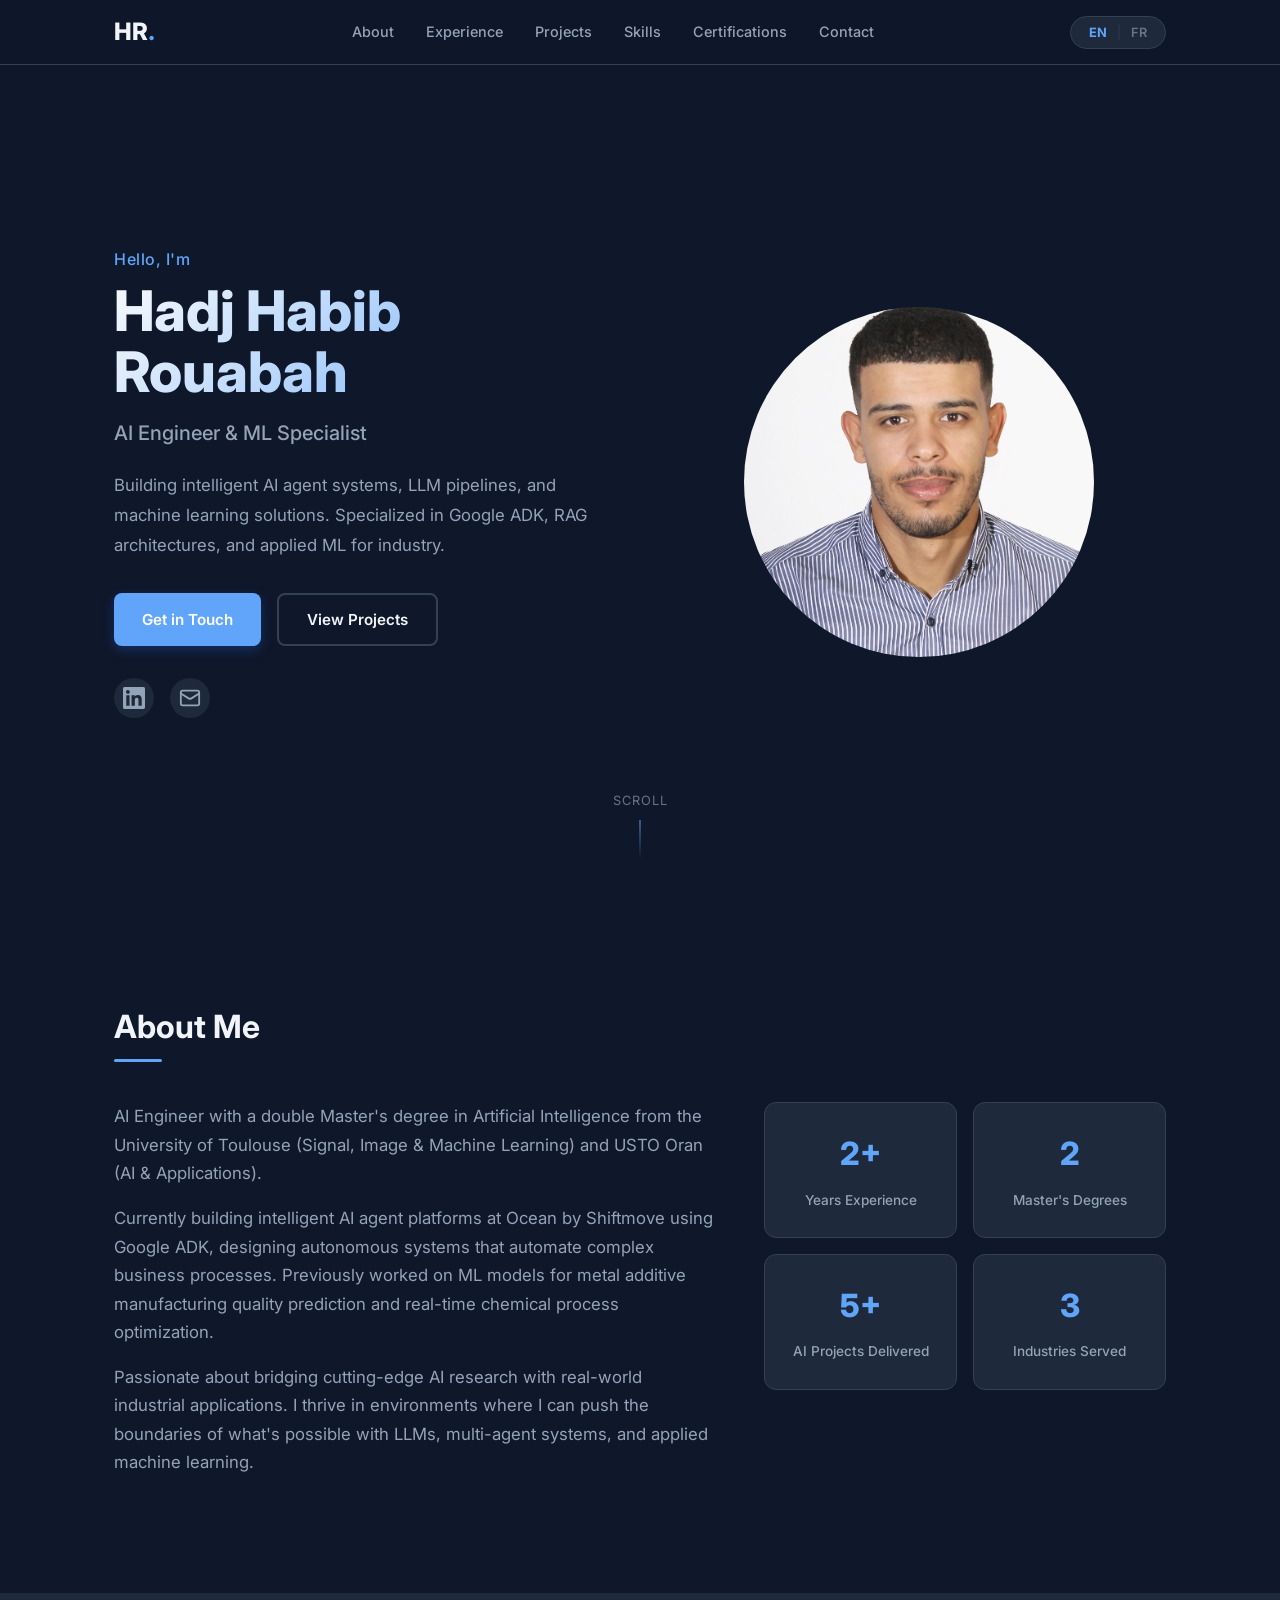
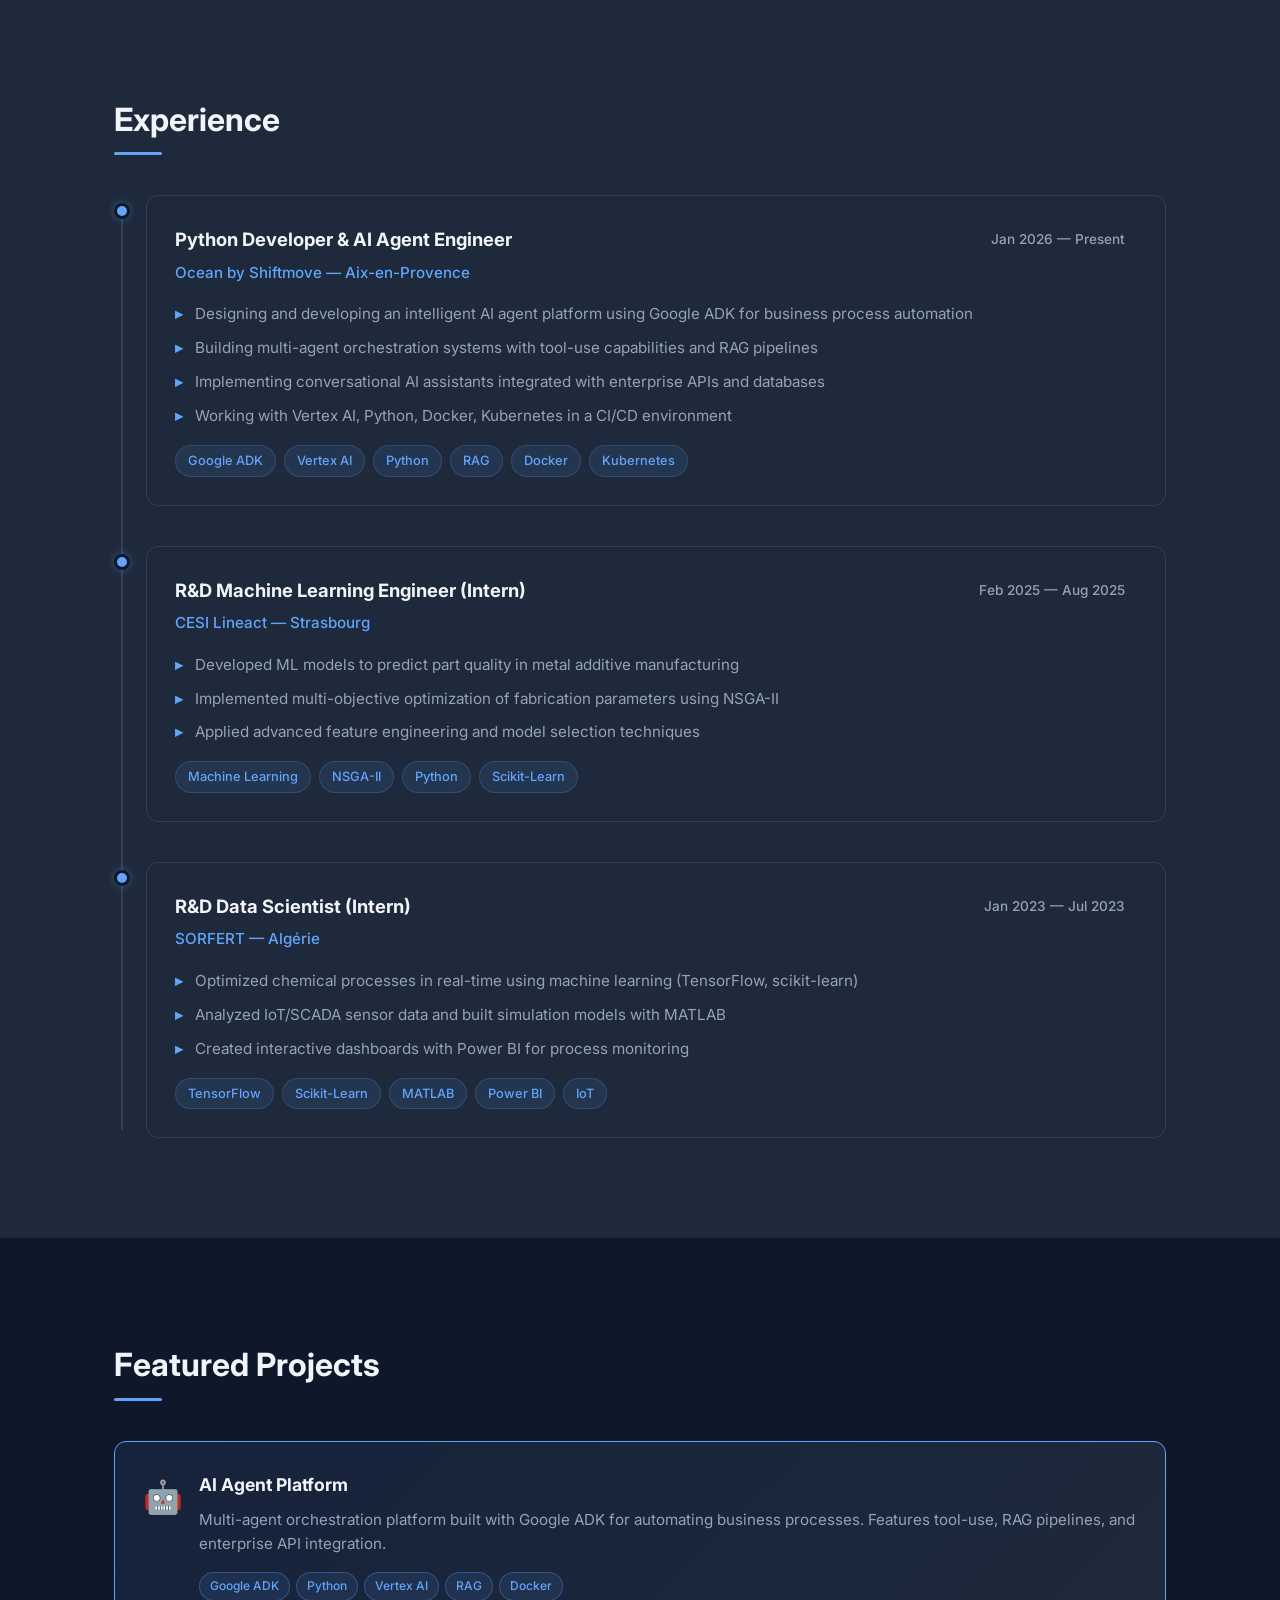
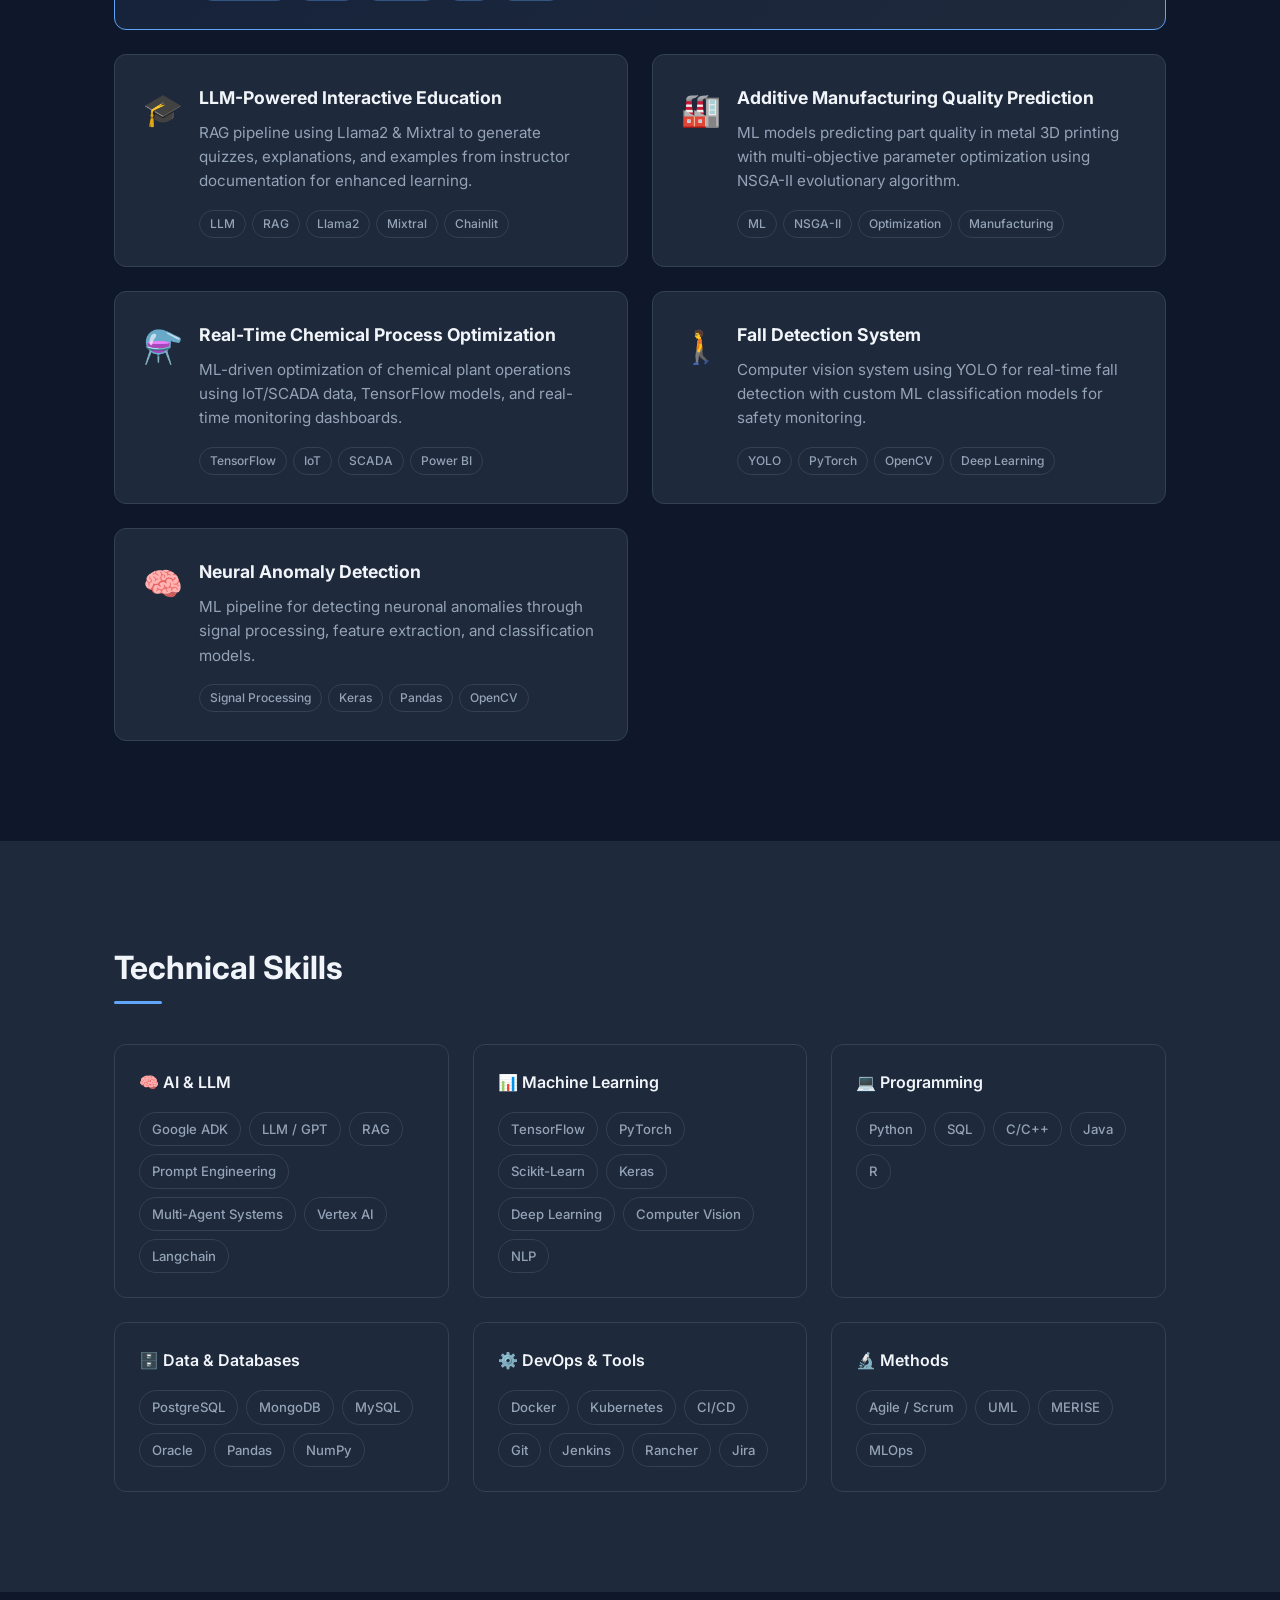
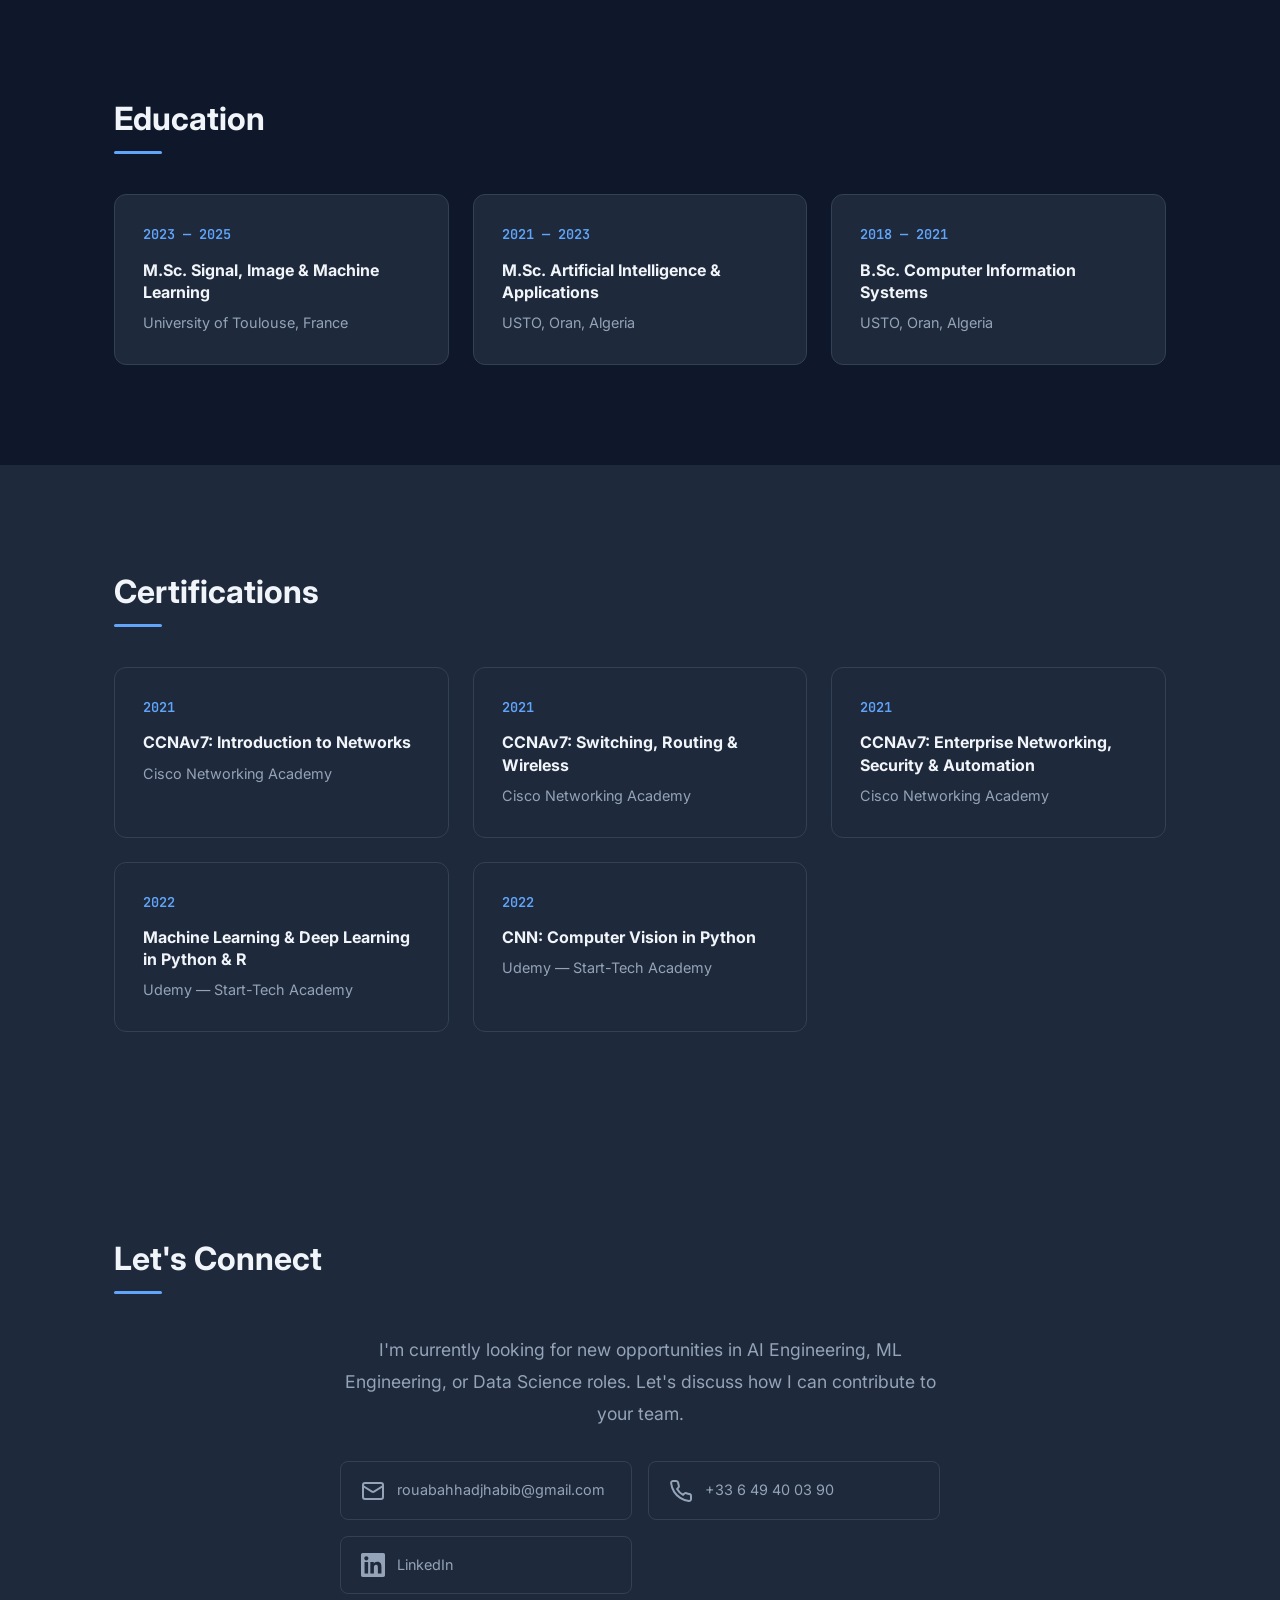
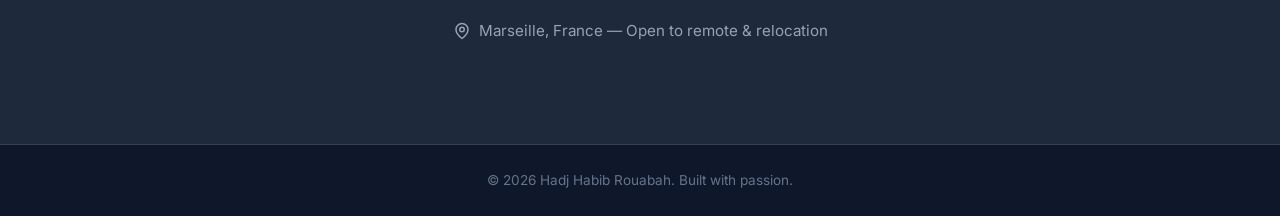
==== commit 2ee4ce74: "Add certifications section + OG meta tags" ====
--- a/index.html
+++ b/index.html
@@ -5,6 +5,13 @@
     <meta name="viewport" content="width=device-width, initial-scale=1.0">
     <title>Hadj Habib Rouabah — AI Engineer</title>
     <meta name="description" content="AI Engineer specialized in LLM, RAG, AI Agents, and Machine Learning. Building intelligent systems with Google ADK, Python, and modern AI frameworks.">
+    <!-- Open Graph — pour l'aperçu LinkedIn -->
+    <meta property="og:type" content="website">
+    <meta property="og:title" content="Hadj Habib Rouabah — AI Engineer & ML Specialist">
+    <meta property="og:description" content="Ingénieur IA | LLM, RAG, Agents IA (Google ADK) | Python | Double Master en Intelligence Artificielle">
+    <meta property="og:image" content="https://habib-rouabah.github.io/assets/og-image.png">
+    <meta property="og:url" content="https://habib-rouabah.github.io">
+    <meta name="twitter:card" content="summary_large_image">
     <link rel="preconnect" href="https://fonts.googleapis.com">
     <link rel="preconnect" href="https://fonts.gstatic.com" crossorigin>
     <link href="https://fonts.googleapis.com/css2?family=Inter:wght@300;400;500;600;700;800&family=JetBrains+Mono:wght@400;500&display=swap" rel="stylesheet">
@@ -20,6 +27,7 @@
                 <li><a href="#experience" data-en="Experience" data-fr="Expérience">Experience</a></li>
                 <li><a href="#projects" data-en="Projects" data-fr="Projets">Projects</a></li>
                 <li><a href="#skills" data-en="Skills" data-fr="Compétences">Skills</a></li>
+                <li><a href="#certifications" data-en="Certifications" data-fr="Certifications">Certifications</a></li>
                 <li><a href="#contact" data-en="Contact" data-fr="Contact">Contact</a></li>
             </ul>
             <div class="nav-right">
@@ -378,6 +386,40 @@
                     <div class="education-year">2018 — 2021</div>
                     <h3 data-en="B.Sc. Computer Information Systems" data-fr="Licence Systèmes Informatiques">B.Sc. Computer Information Systems</h3>
                     <p class="education-school" data-en="USTO, Oran, Algeria" data-fr="USTO, Oran, Algérie">USTO, Oran, Algeria</p>
+                </div>
+            </div>
+        </div>
+    </section>
+
+    <!-- Certifications Section -->
+    <section class="section section-alt" id="certifications">
+        <div class="container">
+            <h2 class="section-title" data-en="Certifications" data-fr="Certifications">Certifications</h2>
+            <div class="education-grid">
+                <div class="education-card">
+                    <div class="education-year">2021</div>
+                    <h3>CCNAv7: Introduction to Networks</h3>
+                    <p class="education-school">Cisco Networking Academy</p>
+                </div>
+                <div class="education-card">
+                    <div class="education-year">2021</div>
+                    <h3>CCNAv7: Switching, Routing & Wireless</h3>
+                    <p class="education-school">Cisco Networking Academy</p>
+                </div>
+                <div class="education-card">
+                    <div class="education-year">2021</div>
+                    <h3>CCNAv7: Enterprise Networking, Security & Automation</h3>
+                    <p class="education-school">Cisco Networking Academy</p>
+                </div>
+                <div class="education-card">
+                    <div class="education-year">2022</div>
+                    <h3>Machine Learning & Deep Learning in Python & R</h3>
+                    <p class="education-school">Udemy — Start-Tech Academy</p>
+                </div>
+                <div class="education-card">
+                    <div class="education-year">2022</div>
+                    <h3 data-en="CNN: Computer Vision in Python" data-fr="CNN : Vision par Ordinateur en Python">CNN: Computer Vision in Python</h3>
+                    <p class="education-school">Udemy — Start-Tech Academy</p>
                 </div>
             </div>
         </div>
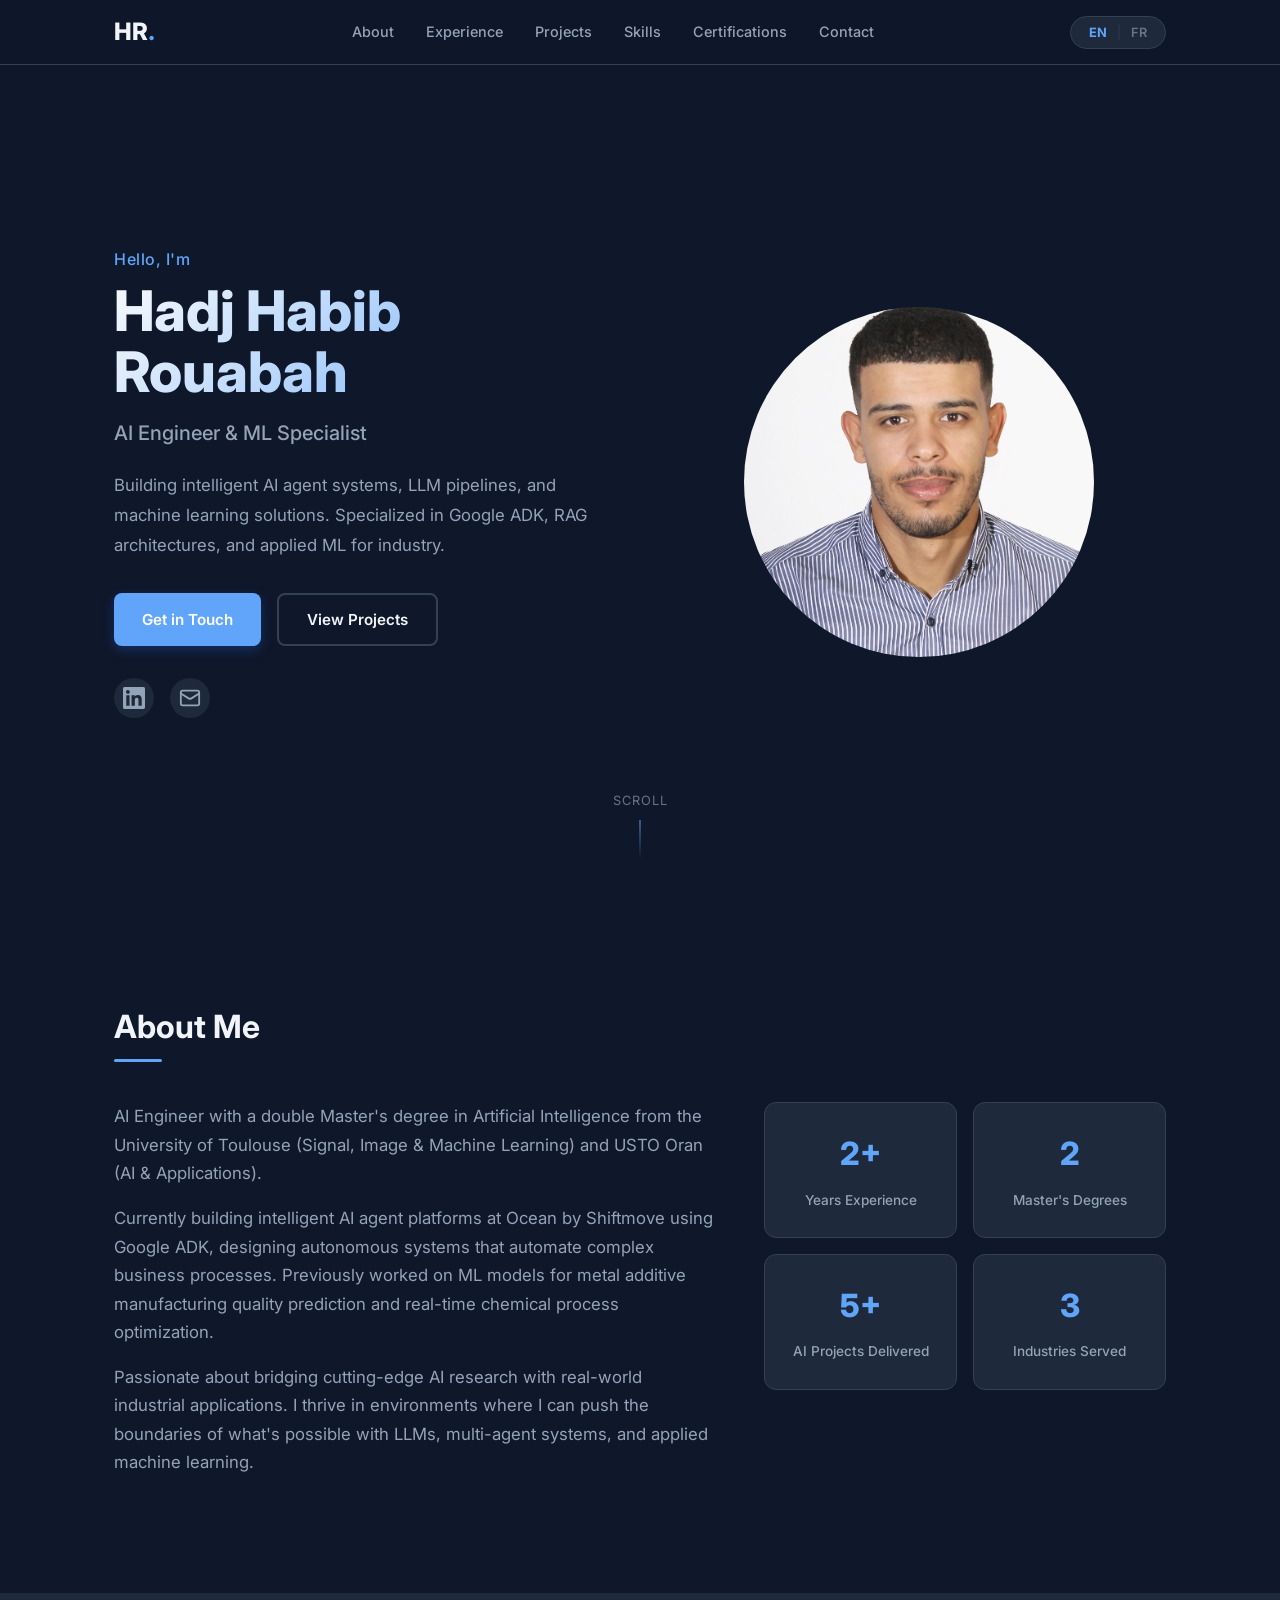
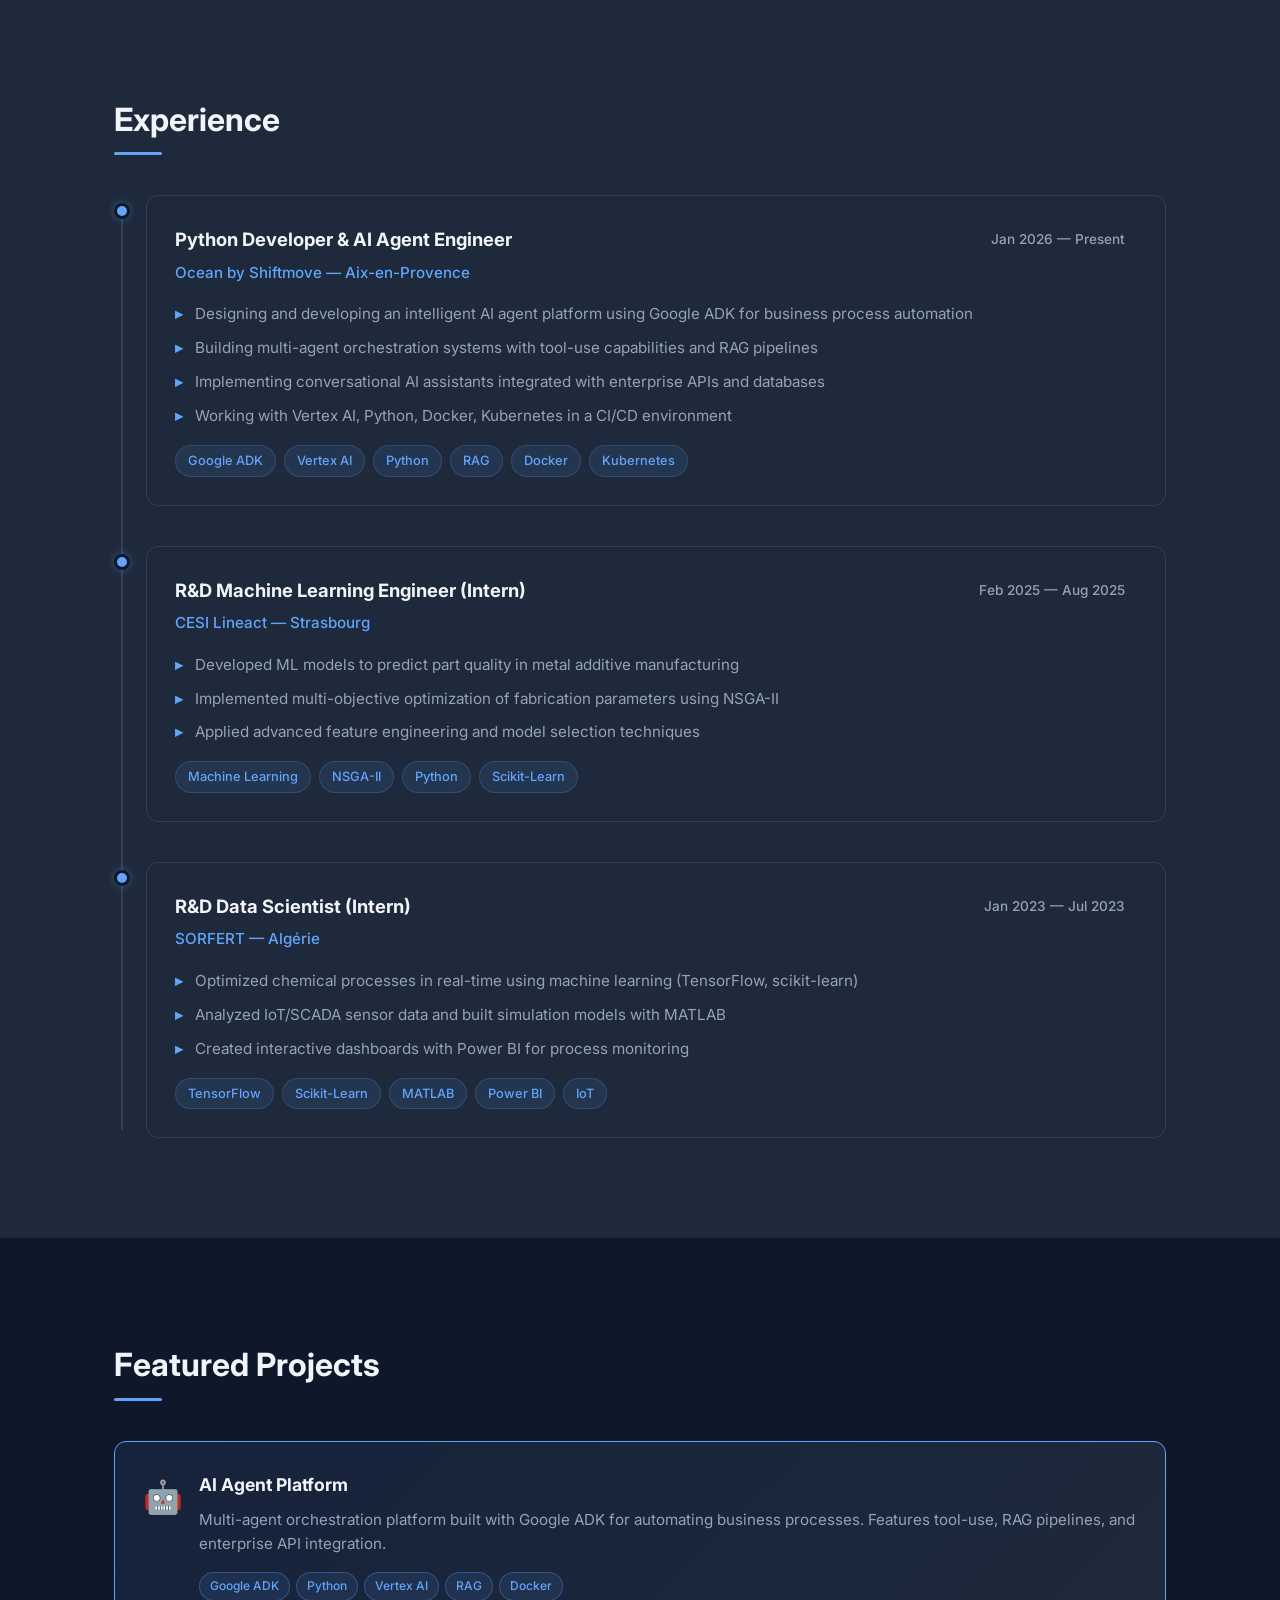
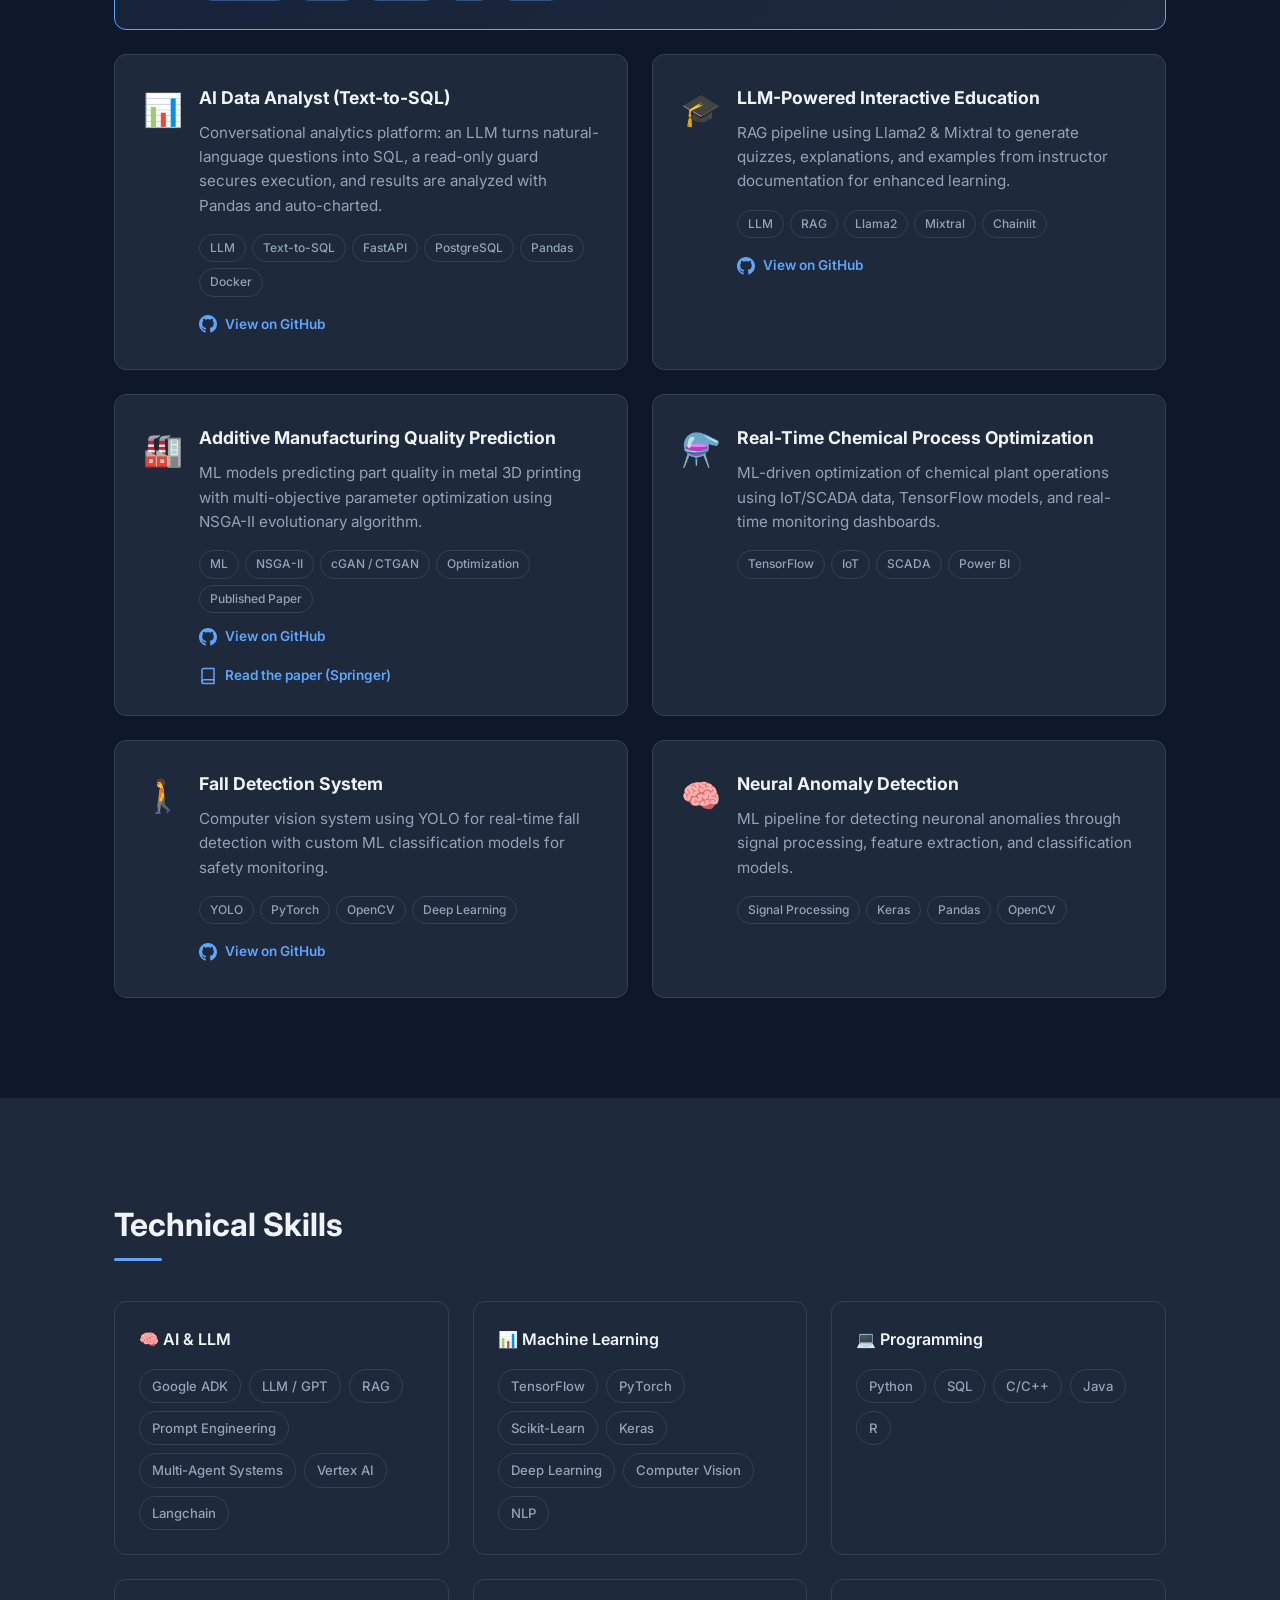
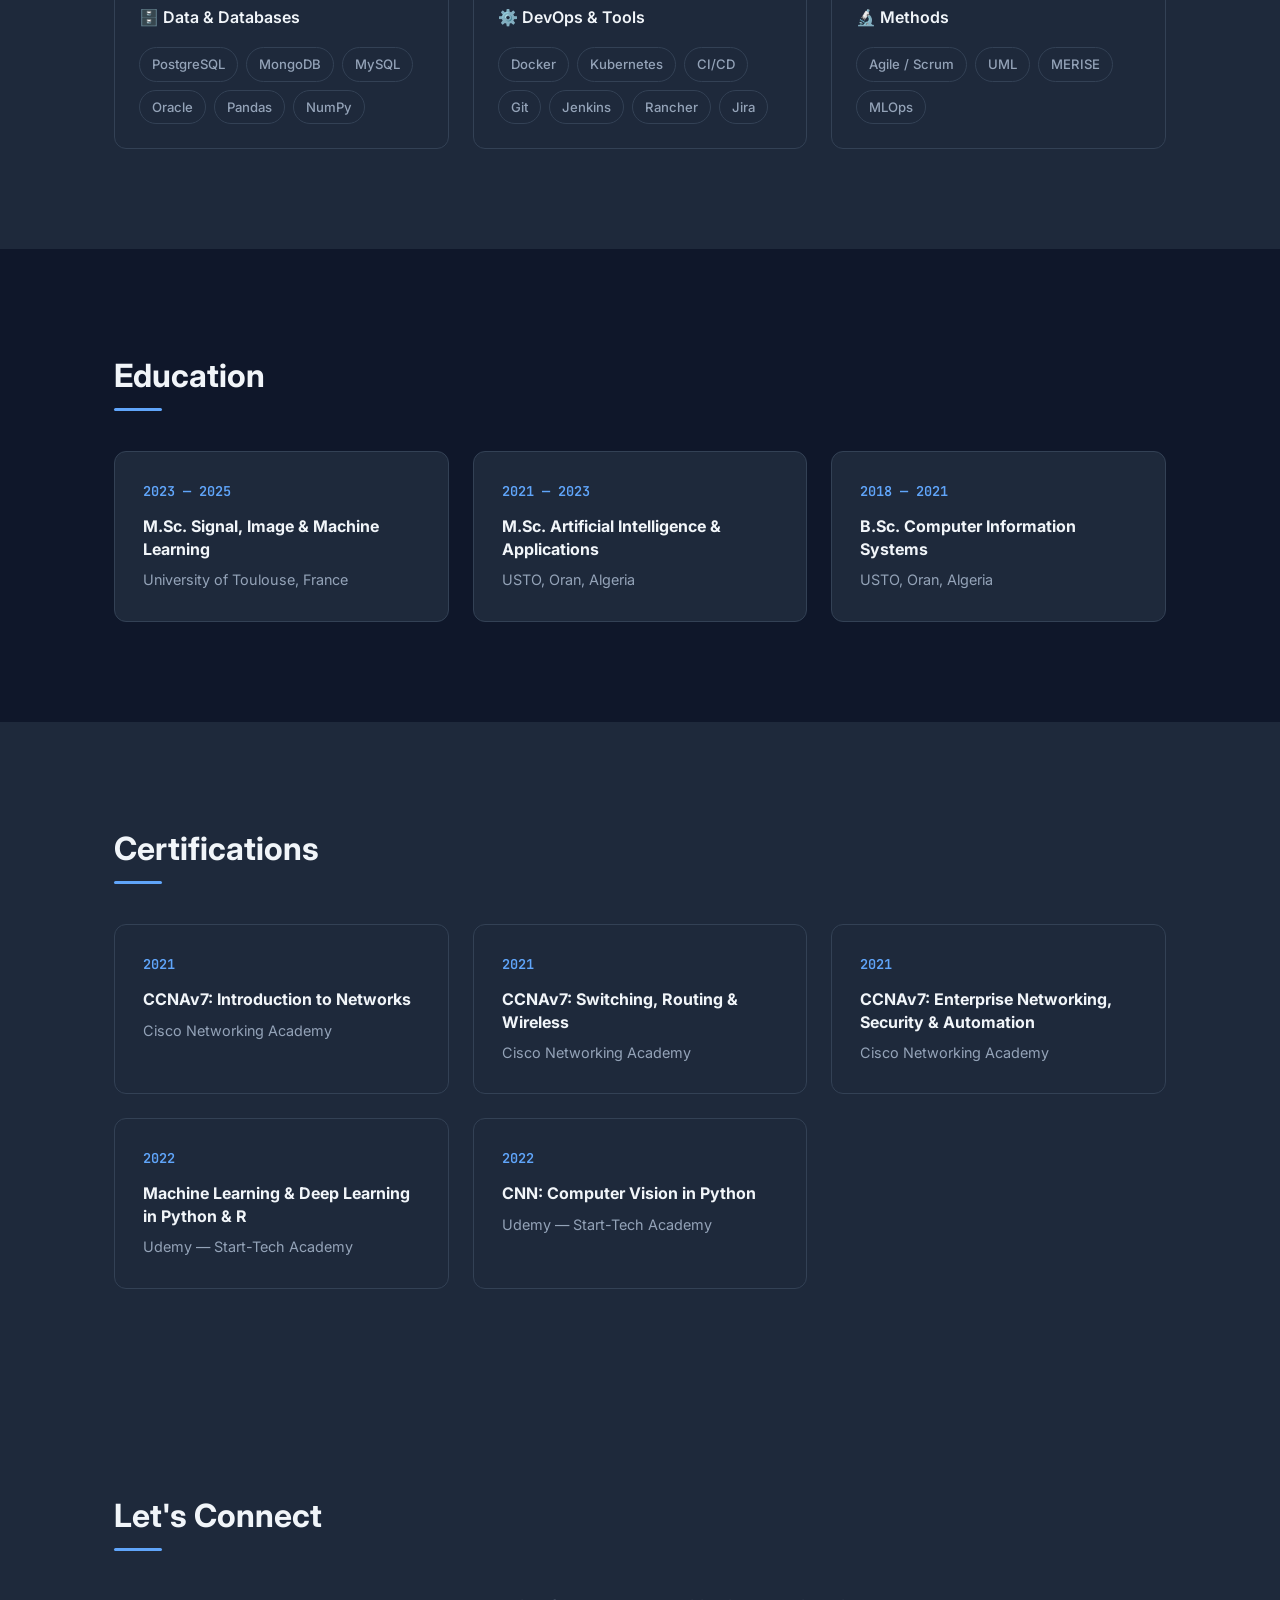
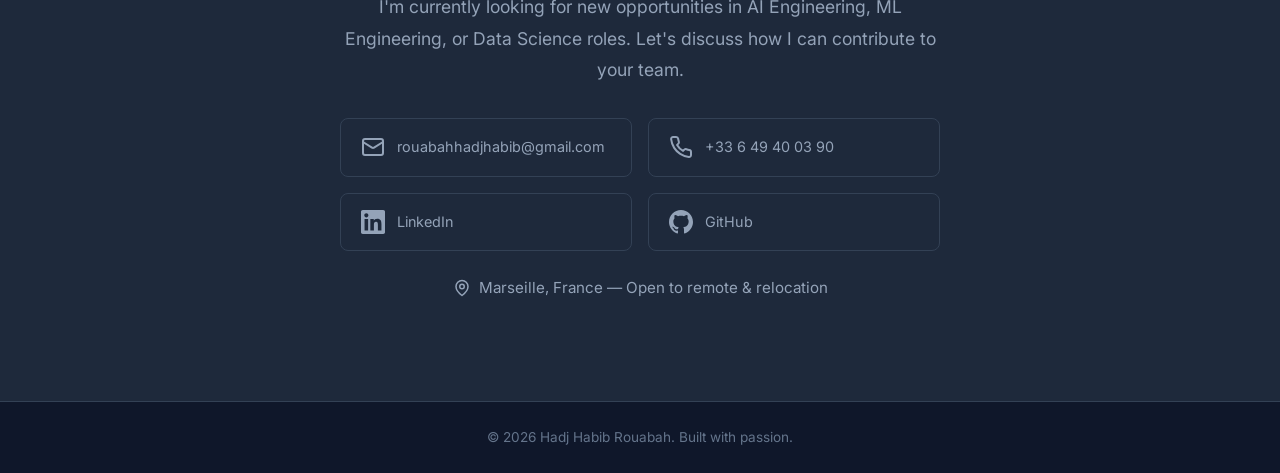
==== commit efcffad7: "Add project GitHub links, AI Data Analyst project, published paper DOI, and contact GitHub" ====
--- a/index.html
+++ b/index.html
@@ -219,6 +219,26 @@
                 </div>
 
                 <div class="project-card">
+                    <div class="project-icon">📊</div>
+                    <div class="project-content">
+                        <h3>AI Data Analyst (Text-to-SQL)</h3>
+                        <p data-en="Conversational analytics platform: an LLM turns natural-language questions into SQL, a read-only guard secures execution, and results are analyzed with Pandas and auto-charted." data-fr="Plateforme d'analyse conversationnelle : un LLM traduit les questions en langage naturel en SQL, un garde-fou lecture seule sécurise l'exécution, et les résultats sont analysés avec Pandas et visualisés automatiquement.">Conversational analytics platform: an LLM turns natural-language questions into SQL, a read-only guard secures execution, and results are analyzed with Pandas and auto-charted.</p>
+                        <div class="project-tags">
+                            <span>LLM</span>
+                            <span>Text-to-SQL</span>
+                            <span>FastAPI</span>
+                            <span>PostgreSQL</span>
+                            <span>Pandas</span>
+                            <span>Docker</span>
+                        </div>
+                        <a class="project-link" href="https://github.com/habib-Rouabah/ai-data-analyst" target="_blank" rel="noopener">
+                            <svg xmlns="http://www.w3.org/2000/svg" viewBox="0 0 24 24" fill="currentColor"><path d="M12 0c-6.626 0-12 5.373-12 12 0 5.302 3.438 9.8 8.207 11.387.599.111.793-.261.793-.577v-2.234c-3.338.726-4.033-1.416-4.033-1.416-.546-1.387-1.333-1.756-1.333-1.756-1.089-.745.083-.729.083-.729 1.205.084 1.839 1.237 1.839 1.237 1.07 1.834 2.807 1.304 3.492.997.107-.775.418-1.305.762-1.604-2.665-.305-5.467-1.334-5.467-5.931 0-1.311.469-2.381 1.236-3.221-.124-.303-.535-1.524.117-3.176 0 0 1.008-.322 3.301 1.23.957-.266 1.983-.399 3.003-.404 1.02.005 2.047.138 3.006.404 2.291-1.552 3.297-1.23 3.297-1.23.653 1.653.242 2.874.118 3.176.77.84 1.235 1.911 1.235 3.221 0 4.609-2.807 5.624-5.479 5.921.43.372.823 1.102.823 2.222v3.293c0 .319.192.694.801.576 4.765-1.589 8.199-6.086 8.199-11.386 0-6.627-5.373-12-12-12z"/></svg>
+                            <span data-en="View on GitHub" data-fr="Voir sur GitHub">View on GitHub</span>
+                        </a>
+                    </div>
+                </div>
+
+                <div class="project-card">
                     <div class="project-icon">🎓</div>
                     <div class="project-content">
                         <h3 data-en="LLM-Powered Interactive Education" data-fr="Éducation Interactive par LLM">LLM-Powered Interactive Education</h3>
@@ -230,6 +250,10 @@
                             <span>Mixtral</span>
                             <span>Chainlit</span>
                         </div>
+                        <a class="project-link" href="https://github.com/habib-Rouabah/edu-rag-assistant" target="_blank" rel="noopener">
+                            <svg xmlns="http://www.w3.org/2000/svg" viewBox="0 0 24 24" fill="currentColor"><path d="M12 0c-6.626 0-12 5.373-12 12 0 5.302 3.438 9.8 8.207 11.387.599.111.793-.261.793-.577v-2.234c-3.338.726-4.033-1.416-4.033-1.416-.546-1.387-1.333-1.756-1.333-1.756-1.089-.745.083-.729.083-.729 1.205.084 1.839 1.237 1.839 1.237 1.07 1.834 2.807 1.304 3.492.997.107-.775.418-1.305.762-1.604-2.665-.305-5.467-1.334-5.467-5.931 0-1.311.469-2.381 1.236-3.221-.124-.303-.535-1.524.117-3.176 0 0 1.008-.322 3.301 1.23.957-.266 1.983-.399 3.003-.404 1.02.005 2.047.138 3.006.404 2.291-1.552 3.297-1.23 3.297-1.23.653 1.653.242 2.874.118 3.176.77.84 1.235 1.911 1.235 3.221 0 4.609-2.807 5.624-5.479 5.921.43.372.823 1.102.823 2.222v3.293c0 .319.192.694.801.576 4.765-1.589 8.199-6.086 8.199-11.386 0-6.627-5.373-12-12-12z"/></svg>
+                            <span data-en="View on GitHub" data-fr="Voir sur GitHub">View on GitHub</span>
+                        </a>
                     </div>
                 </div>
 
@@ -241,8 +265,19 @@
                         <div class="project-tags">
                             <span>ML</span>
                             <span>NSGA-II</span>
+                            <span>cGAN / CTGAN</span>
                             <span>Optimization</span>
-                            <span>Manufacturing</span>
+                            <span data-en="Published Paper" data-fr="Article publié">Published Paper</span>
+                        </div>
+                        <div class="project-links">
+                            <a class="project-link" href="https://github.com/habib-Rouabah/SLM-Quality-Prediction-optimization" target="_blank" rel="noopener">
+                                <svg xmlns="http://www.w3.org/2000/svg" viewBox="0 0 24 24" fill="currentColor"><path d="M12 0c-6.626 0-12 5.373-12 12 0 5.302 3.438 9.8 8.207 11.387.599.111.793-.261.793-.577v-2.234c-3.338.726-4.033-1.416-4.033-1.416-.546-1.387-1.333-1.756-1.333-1.756-1.089-.745.083-.729.083-.729 1.205.084 1.839 1.237 1.839 1.237 1.07 1.834 2.807 1.304 3.492.997.107-.775.418-1.305.762-1.604-2.665-.305-5.467-1.334-5.467-5.931 0-1.311.469-2.381 1.236-3.221-.124-.303-.535-1.524.117-3.176 0 0 1.008-.322 3.301 1.23.957-.266 1.983-.399 3.003-.404 1.02.005 2.047.138 3.006.404 2.291-1.552 3.297-1.23 3.297-1.23.653 1.653.242 2.874.118 3.176.77.84 1.235 1.911 1.235 3.221 0 4.609-2.807 5.624-5.479 5.921.43.372.823 1.102.823 2.222v3.293c0 .319.192.694.801.576 4.765-1.589 8.199-6.086 8.199-11.386 0-6.627-5.373-12-12-12z"/></svg>
+                                <span data-en="View on GitHub" data-fr="Voir sur GitHub">View on GitHub</span>
+                            </a>
+                            <a class="project-link" href="https://doi.org/10.1007/s00170-026-18908-7" target="_blank" rel="noopener">
+                                <svg xmlns="http://www.w3.org/2000/svg" viewBox="0 0 24 24" fill="none" stroke="currentColor" stroke-width="2" stroke-linecap="round" stroke-linejoin="round"><path d="M4 19.5A2.5 2.5 0 0 1 6.5 17H20"/><path d="M6.5 2H20v20H6.5A2.5 2.5 0 0 1 4 19.5v-15A2.5 2.5 0 0 1 6.5 2z"/></svg>
+                                <span data-en="Read the paper (Springer)" data-fr="Lire l'article (Springer)">Read the paper (Springer)</span>
+                            </a>
                         </div>
                     </div>
                 </div>
@@ -272,6 +307,10 @@
                             <span>OpenCV</span>
                             <span>Deep Learning</span>
                         </div>
+                        <a class="project-link" href="https://github.com/habib-Rouabah/Fall-detection" target="_blank" rel="noopener">
+                            <svg xmlns="http://www.w3.org/2000/svg" viewBox="0 0 24 24" fill="currentColor"><path d="M12 0c-6.626 0-12 5.373-12 12 0 5.302 3.438 9.8 8.207 11.387.599.111.793-.261.793-.577v-2.234c-3.338.726-4.033-1.416-4.033-1.416-.546-1.387-1.333-1.756-1.333-1.756-1.089-.745.083-.729.083-.729 1.205.084 1.839 1.237 1.839 1.237 1.07 1.834 2.807 1.304 3.492.997.107-.775.418-1.305.762-1.604-2.665-.305-5.467-1.334-5.467-5.931 0-1.311.469-2.381 1.236-3.221-.124-.303-.535-1.524.117-3.176 0 0 1.008-.322 3.301 1.23.957-.266 1.983-.399 3.003-.404 1.02.005 2.047.138 3.006.404 2.291-1.552 3.297-1.23 3.297-1.23.653 1.653.242 2.874.118 3.176.77.84 1.235 1.911 1.235 3.221 0 4.609-2.807 5.624-5.479 5.921.43.372.823 1.102.823 2.222v3.293c0 .319.192.694.801.576 4.765-1.589 8.199-6.086 8.199-11.386 0-6.627-5.373-12-12-12z"/></svg>
+                            <span data-en="View on GitHub" data-fr="Voir sur GitHub">View on GitHub</span>
+                        </a>
                     </div>
                 </div>
 
@@ -444,10 +483,10 @@
                         <svg xmlns="http://www.w3.org/2000/svg" width="24" height="24" viewBox="0 0 24 24" fill="currentColor"><path d="M20.447 20.452h-3.554v-5.569c0-1.328-.027-3.037-1.852-3.037-1.853 0-2.136 1.445-2.136 2.939v5.667H9.351V9h3.414v1.561h.046c.477-.9 1.637-1.85 3.37-1.85 3.601 0 4.267 2.37 4.267 5.455v6.286zM5.337 7.433c-1.144 0-2.063-.926-2.063-2.065 0-1.138.92-2.063 2.063-2.063 1.14 0 2.064.925 2.064 2.063 0 1.139-.925 2.065-2.064 2.065zm1.782 13.019H3.555V9h3.564v11.452zM22.225 0H1.771C.792 0 0 .774 0 1.729v20.542C0 23.227.792 24 1.771 24h20.451C23.2 24 24 23.227 24 22.271V1.729C24 .774 23.2 0 22.222 0h.003z"/></svg>
                         <span>LinkedIn</span>
                     </a>
-                    <!-- <a href="https://github.com/hrouabah" target="_blank" rel="noopener" class="contact-card">
+                    <a href="https://github.com/habib-Rouabah" target="_blank" rel="noopener" class="contact-card">
                         <svg xmlns="http://www.w3.org/2000/svg" width="24" height="24" viewBox="0 0 24 24" fill="currentColor"><path d="M12 0c-6.626 0-12 5.373-12 12 0 5.302 3.438 9.8 8.207 11.387.599.111.793-.261.793-.577v-2.234c-3.338.726-4.033-1.416-4.033-1.416-.546-1.387-1.333-1.756-1.333-1.756-1.089-.745.083-.729.083-.729 1.205.084 1.839 1.237 1.839 1.237 1.07 1.834 2.807 1.304 3.492.997.107-.775.418-1.305.762-1.604-2.665-.305-5.467-1.334-5.467-5.931 0-1.311.469-2.381 1.236-3.221-.124-.303-.535-1.524.117-3.176 0 0 1.008-.322 3.301 1.23.957-.266 1.983-.399 3.003-.404 1.02.005 2.047.138 3.006.404 2.291-1.552 3.297-1.23 3.297-1.23.653 1.653.242 2.874.118 3.176.77.84 1.235 1.911 1.235 3.221 0 4.609-2.807 5.624-5.479 5.921.43.372.823 1.102.823 2.222v3.293c0 .319.192.694.801.576 4.765-1.589 8.199-6.086 8.199-11.386 0-6.627-5.373-12-12-12z"/></svg>
                         <span>GitHub</span>
-                    </a> -->
+                    </a>
                 </div>
                 <div class="contact-location">
                     <svg xmlns="http://www.w3.org/2000/svg" width="18" height="18" viewBox="0 0 24 24" fill="none" stroke="currentColor" stroke-width="2" stroke-linecap="round" stroke-linejoin="round"><path d="M20 10c0 6-8 12-8 12s-8-6-8-12a8 8 0 0 1 16 0Z"/><circle cx="12" cy="10" r="3"/></svg>
--- a/style.css
+++ b/style.css
@@ -618,6 +618,38 @@
     color: var(--primary);
 }
 
+.project-link {
+    display: inline-flex;
+    align-items: center;
+    gap: 8px;
+    margin-top: 16px;
+    font-size: 0.85rem;
+    font-weight: 600;
+    color: var(--primary);
+    text-decoration: none;
+    transition: color var(--transition);
+}
+
+.project-links {
+    display: flex;
+    flex-direction: column;
+    align-items: flex-start;
+    gap: 4px;
+}
+
+.project-links .project-link {
+    margin-top: 12px;
+}
+
+.project-link:hover {
+    color: var(--primary-light);
+}
+
+.project-link svg {
+    width: 18px;
+    height: 18px;
+}
+
 /* ===== Skills ===== */
 .skills-grid {
     display: grid;
